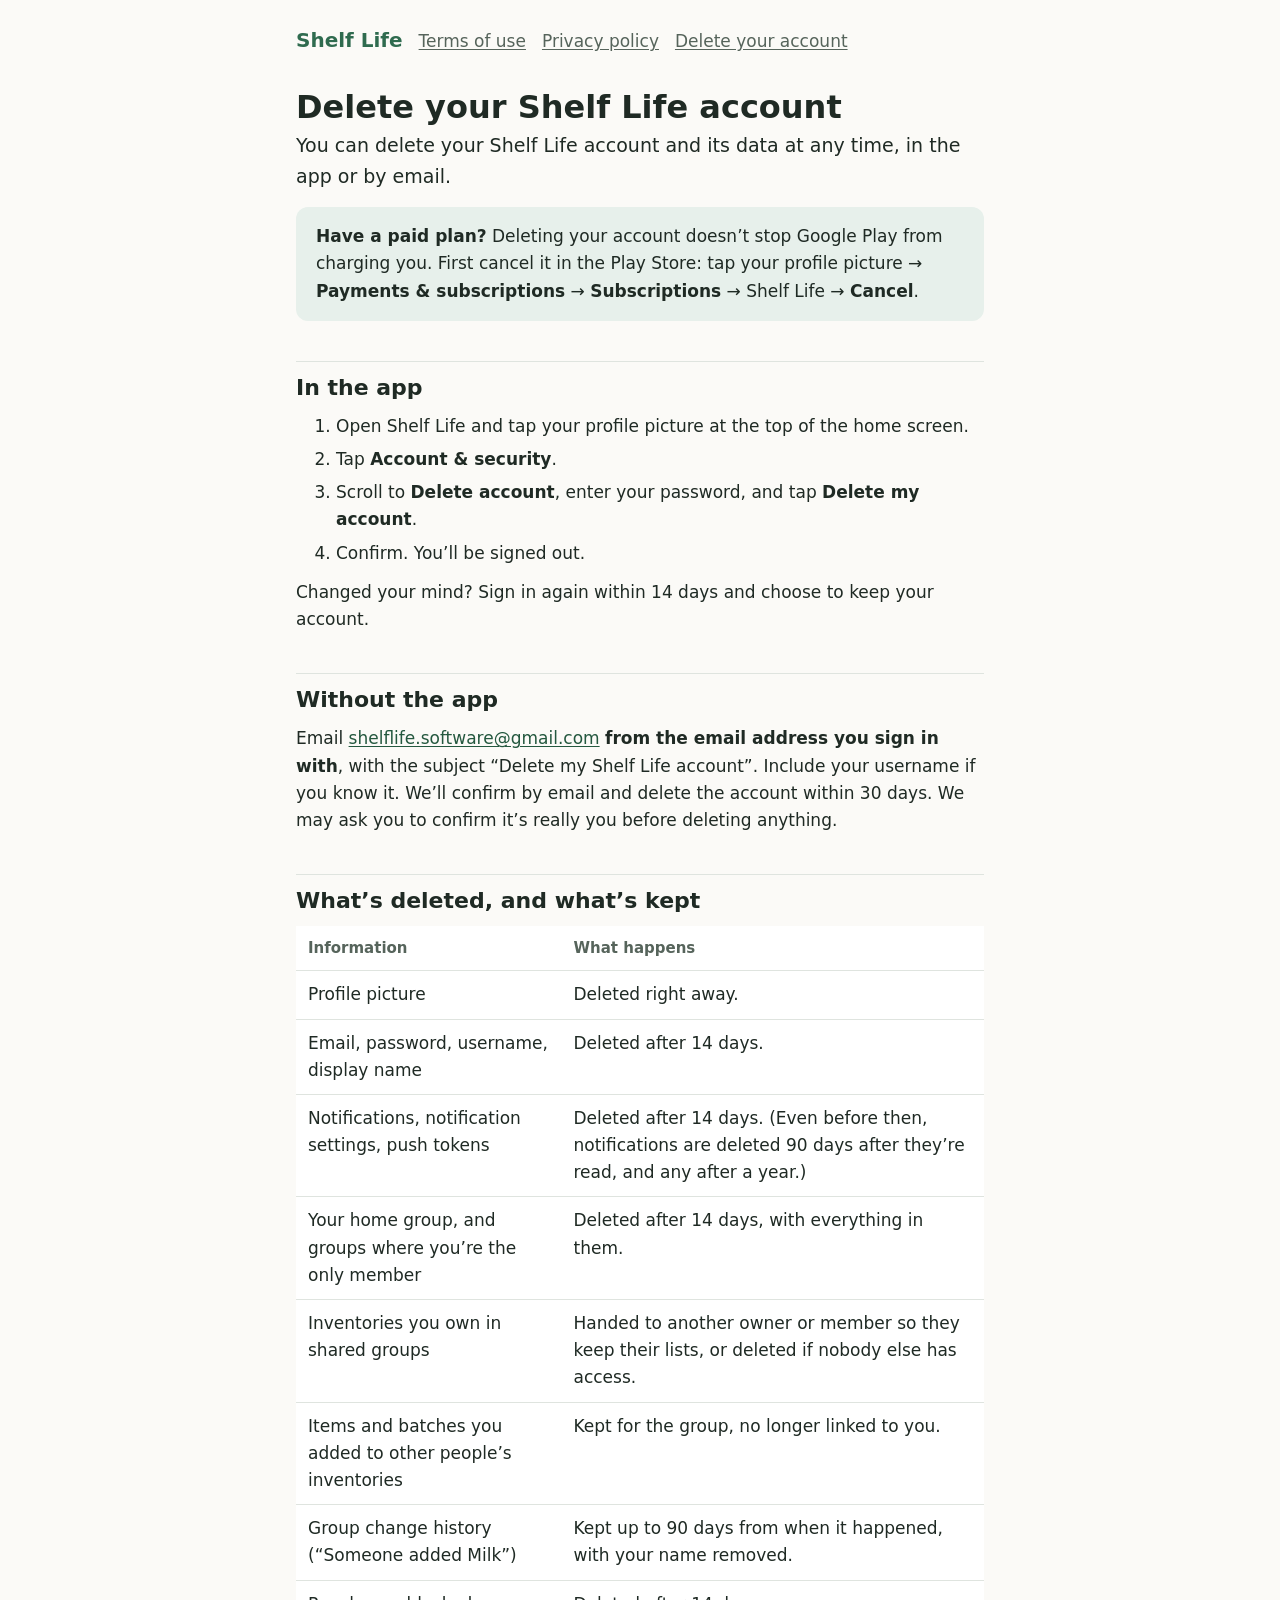
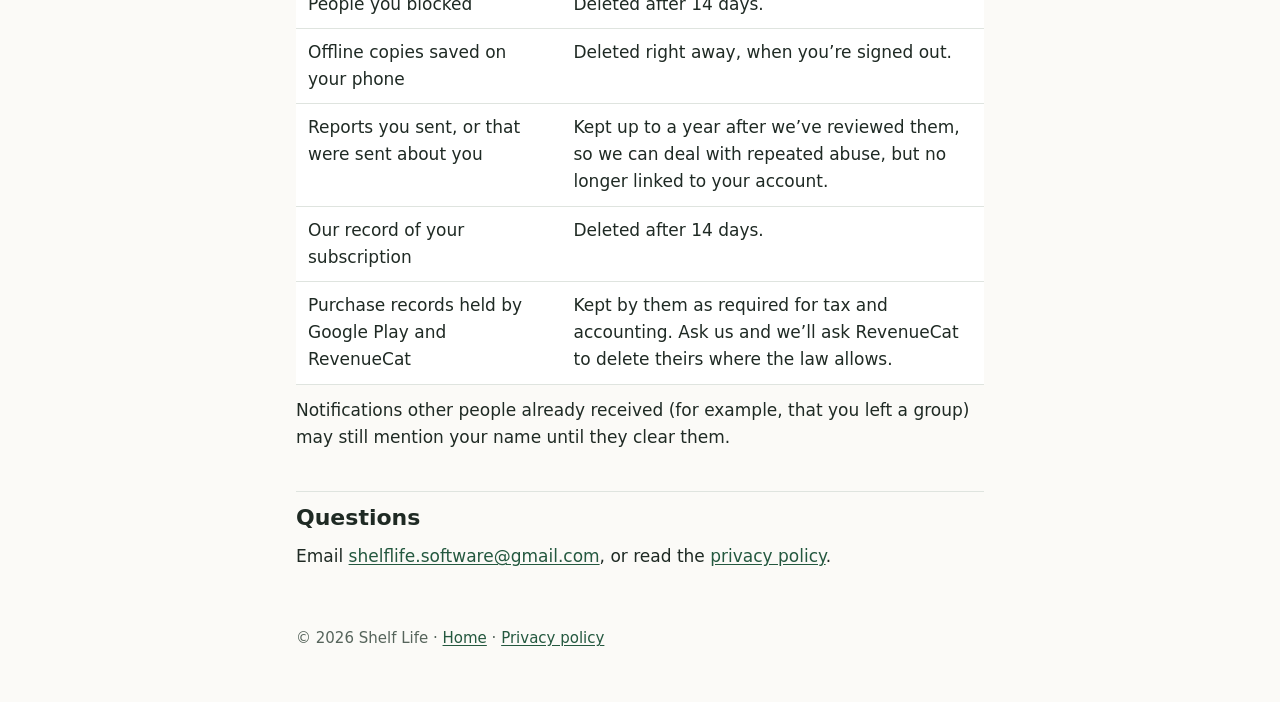
==== delete-account.html @ 07820ba8 "Offline changes" ====
<!doctype html>
<html lang="en">
<head>
  <meta charset="utf-8">
  <meta name="viewport" content="width=device-width, initial-scale=1">
  <title>Delete Your Account · Shelf Life</title>
  <meta name="description" content="How to delete your Shelf Life account and data, and what is deleted or kept.">
  <link rel="stylesheet" href="style.css">
</head>
<body>
  <a class="skip" href="#main">Skip to content</a>
  <header class="site">
    <a class="name" href="./">Shelf Life</a>
    <nav aria-label="Pages">
      <a href="terms.html">Terms of use</a>
      <a href="privacy.html">Privacy policy</a>
      <a href="delete-account.html" aria-current="page">Delete your account</a>
    </nav>
  </header>

  <main id="main">
    <h1>Delete your Shelf Life account</h1>
    <p class="lead">You can delete your Shelf Life account and its data at any time, in the app or by email.</p>

    <div class="box">
      <p><strong>Have a paid plan?</strong> Deleting your account doesn’t stop Google Play from charging you.
        First cancel it in the Play Store: tap your profile picture → <strong>Payments &amp; subscriptions</strong>
        → <strong>Subscriptions</strong> → Shelf Life → <strong>Cancel</strong>.</p>
    </div>

    <h2 id="in-app">In the app</h2>
    <ol>
      <li>Open Shelf Life and tap your profile picture at the top of the home screen.</li>
      <li>Tap <strong>Account &amp; security</strong>.</li>
      <li>Scroll to <strong>Delete account</strong>, enter your password, and tap <strong>Delete my account</strong>.</li>
      <li>Confirm. You’ll be signed out.</li>
    </ol>
    <p>Changed your mind? Sign in again within 14 days and choose to keep your account.</p>

    <h2 id="by-email">Without the app</h2>
    <p>Email <a href="mailto:shelflife.software@gmail.com?subject=Delete%20my%20Shelf%20Life%20account">shelflife.software@gmail.com</a>
      <strong>from the email address you sign in with</strong>, with the subject “Delete my Shelf Life account”.
      Include your username if you know it. We’ll confirm by email and delete the account within 30 days.
      We may ask you to confirm it’s really you before deleting anything.</p>

    <h2 id="what-happens">What’s deleted, and what’s kept</h2>
    <div class="table-wrap">
      <table>
        <thead><tr><th scope="col">Information</th><th scope="col">What happens</th></tr></thead>
        <tbody>
          <tr><td>Profile picture</td><td>Deleted right away.</td></tr>
          <tr><td>Email, password, username, display name</td><td>Deleted after 14 days.</td></tr>
          <tr><td>Notifications, notification settings, push tokens</td><td>Deleted after 14 days. (Even before then, notifications are deleted 90 days after they’re read, and any after a year.)</td></tr>
          <tr><td>Your home group, and groups where you’re the only member</td><td>Deleted after 14 days, with everything in them.</td></tr>
          <tr><td>Inventories you own in shared groups</td><td>Handed to another owner or member so they keep their lists, or deleted if nobody else has access.</td></tr>
          <tr><td>Items and batches you added to other people’s inventories</td><td>Kept for the group, no longer linked to you.</td></tr>
          <tr><td>Group change history (“Someone added Milk”)</td><td>Kept up to 90 days from when it happened, with your name removed.</td></tr>
          <tr><td>People you blocked</td><td>Deleted after 14 days.</td></tr>
          <tr><td>Offline copies saved on your phone</td><td>Deleted right away, when you’re signed out.</td></tr>
          <tr><td>Reports you sent, or that were sent about you</td><td>Kept up to a year after we’ve reviewed them, so we can
            deal with repeated abuse, but no longer linked to your account.</td></tr>
          <tr><td>Our record of your subscription</td><td>Deleted after 14 days.</td></tr>
          <tr><td>Purchase records held by Google Play and RevenueCat</td><td>Kept by them as required for tax and accounting.
            Ask us and we’ll ask RevenueCat to delete theirs where the law allows.</td></tr>
        </tbody>
      </table>
    </div>
    <p>Notifications other people already received (for example, that you left a group) may still mention your name
      until they clear them.</p>

    <h2 id="questions">Questions</h2>
    <p>Email <a href="mailto:shelflife.software@gmail.com">shelflife.software@gmail.com</a>, or read the
      <a href="privacy.html">privacy policy</a>.</p>
  </main>

  <footer class="site">
    <p>© 2026 Shelf Life · <a href="./">Home</a> · <a href="privacy.html">Privacy policy</a></p>
  </footer>
</body>
</html>
---- style.css ----
/* Shelf Life public pages (privacy policy, account deletion). */
:root {
  --bg: #fbfaf7;
  --surface: #ffffff;
  --text: #1f2a24;
  --muted: #56645b;
  --line: #dfe4df;
  --brand: #2f6b4f;
  --brand-soft: #e7f0eb;
  --link: #24583f;
}
@media (prefers-color-scheme: dark) {
  :root {
    --bg: #121714;
    --surface: #1a211d;
    --text: #e8ede9;
    --muted: #a7b3ab;
    --line: #2c3631;
    --brand: #7cc4a0;
    --brand-soft: #1f2e26;
    --link: #8fd3b0;
  }
}

* { box-sizing: border-box; }
html { -webkit-text-size-adjust: 100%; }
body {
  margin: 0;
  background: var(--bg);
  color: var(--text);
  font: 17px/1.6 system-ui, -apple-system, "Segoe UI", Roboto, sans-serif;
}
.skip {
  position: absolute; left: -999px; top: 0;
  background: var(--brand); color: var(--bg); padding: 8px 12px;
}
.skip:focus { left: 8px; }

header.site, main, footer.site { max-width: 720px; margin: 0 auto; padding: 0 16px; }
header.site { padding-top: 24px; padding-bottom: 8px; display: flex; gap: 16px; align-items: baseline; flex-wrap: wrap; }
header.site .name { font-weight: 700; font-size: 20px; color: var(--brand); text-decoration: none; }
header.site nav { display: flex; gap: 16px; flex-wrap: wrap; }
header.site nav a { color: var(--muted); }

h1 { font-size: 32px; line-height: 1.2; margin: 24px 0 4px; }
h2 { font-size: 22px; margin: 40px 0 8px; padding-top: 8px; border-top: 1px solid var(--line); }
h3 { font-size: 18px; margin: 24px 0 4px; }
p, ul, ol, table { margin: 0 0 12px; }
li { margin-bottom: 6px; }
a { color: var(--link); text-underline-offset: 2px; }
a:focus-visible { outline: 3px solid var(--brand); outline-offset: 2px; border-radius: 2px; }
.updated { color: var(--muted); margin-bottom: 24px; }
.lead { font-size: 19px; }

.box {
  background: var(--brand-soft);
  border-radius: 12px;
  padding: 16px 20px;
  margin: 16px 0;
}
.box p:last-child, .box ul:last-child, .box ol:last-child { margin-bottom: 0; }

.table-wrap { overflow-x: auto; }
table { border-collapse: collapse; width: 100%; background: var(--surface); }
th, td { text-align: left; vertical-align: top; padding: 10px 12px; border-bottom: 1px solid var(--line); }
th { font-size: 15px; color: var(--muted); font-weight: 600; }

footer.site { margin-top: 56px; padding-bottom: 40px; color: var(--muted); font-size: 15px; }
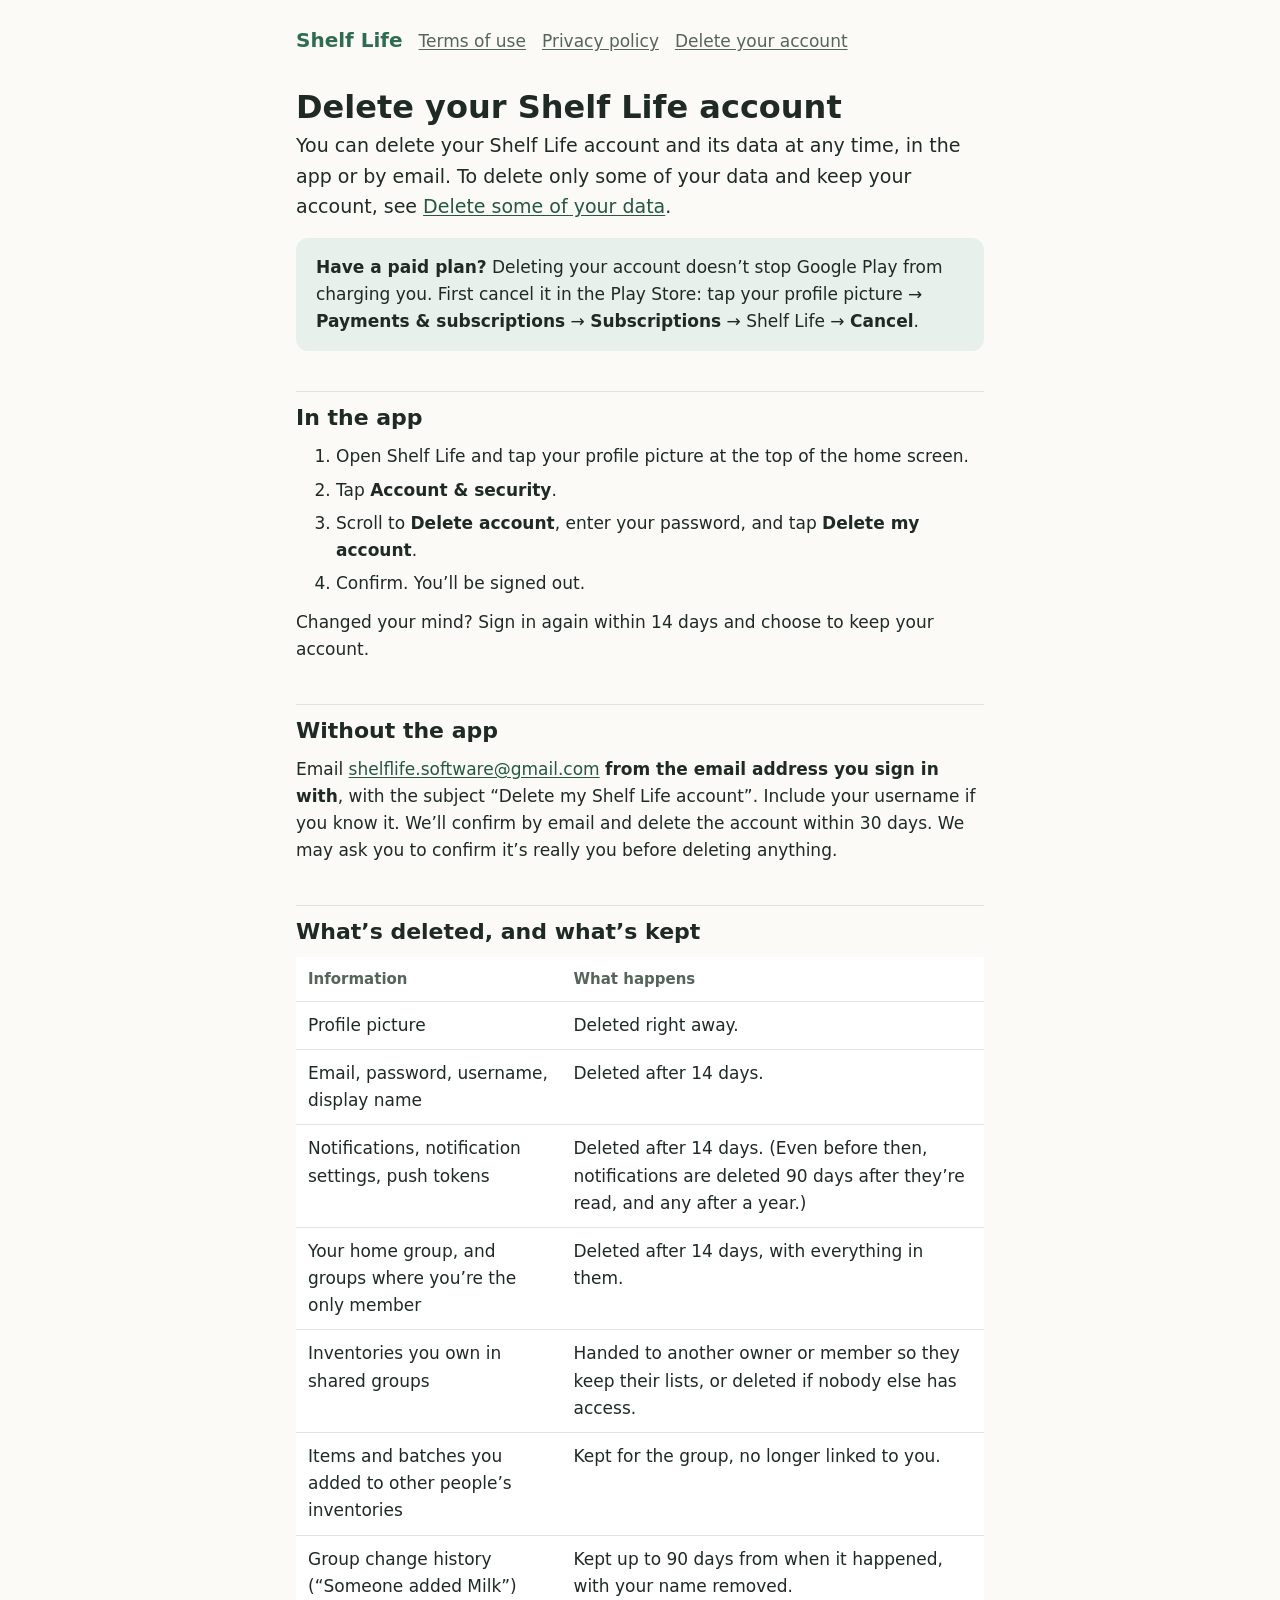
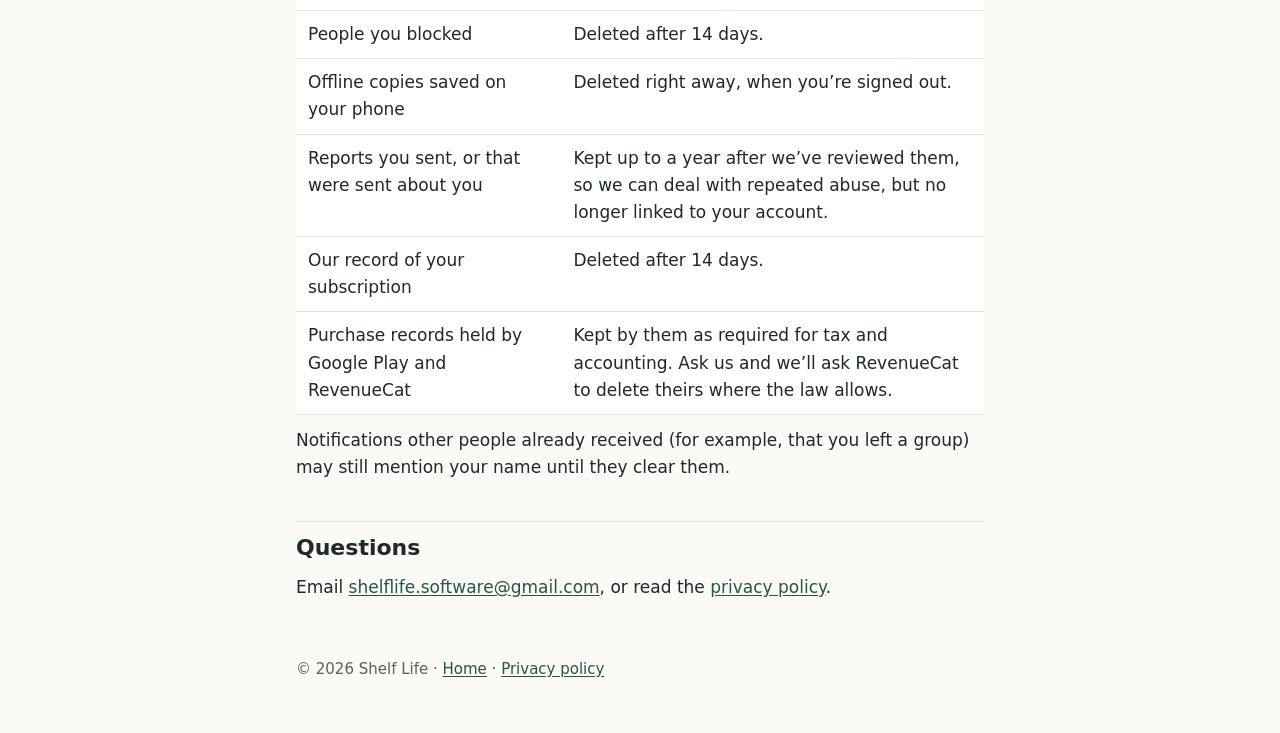
==== commit 298a0622: "Small changes." ====
--- a/delete-account.html
+++ b/delete-account.html
@@ -20,7 +20,8 @@
 
   <main id="main">
     <h1>Delete your Shelf Life account</h1>
-    <p class="lead">You can delete your Shelf Life account and its data at any time, in the app or by email.</p>
+    <p class="lead">You can delete your Shelf Life account and its data at any time, in the app or by email.
+      To delete only some of your data and keep your account, see <a href="delete-data.html">Delete some of your data</a>.</p>
 
     <div class="box">
       <p><strong>Have a paid plan?</strong> Deleting your account doesn’t stop Google Play from charging you.
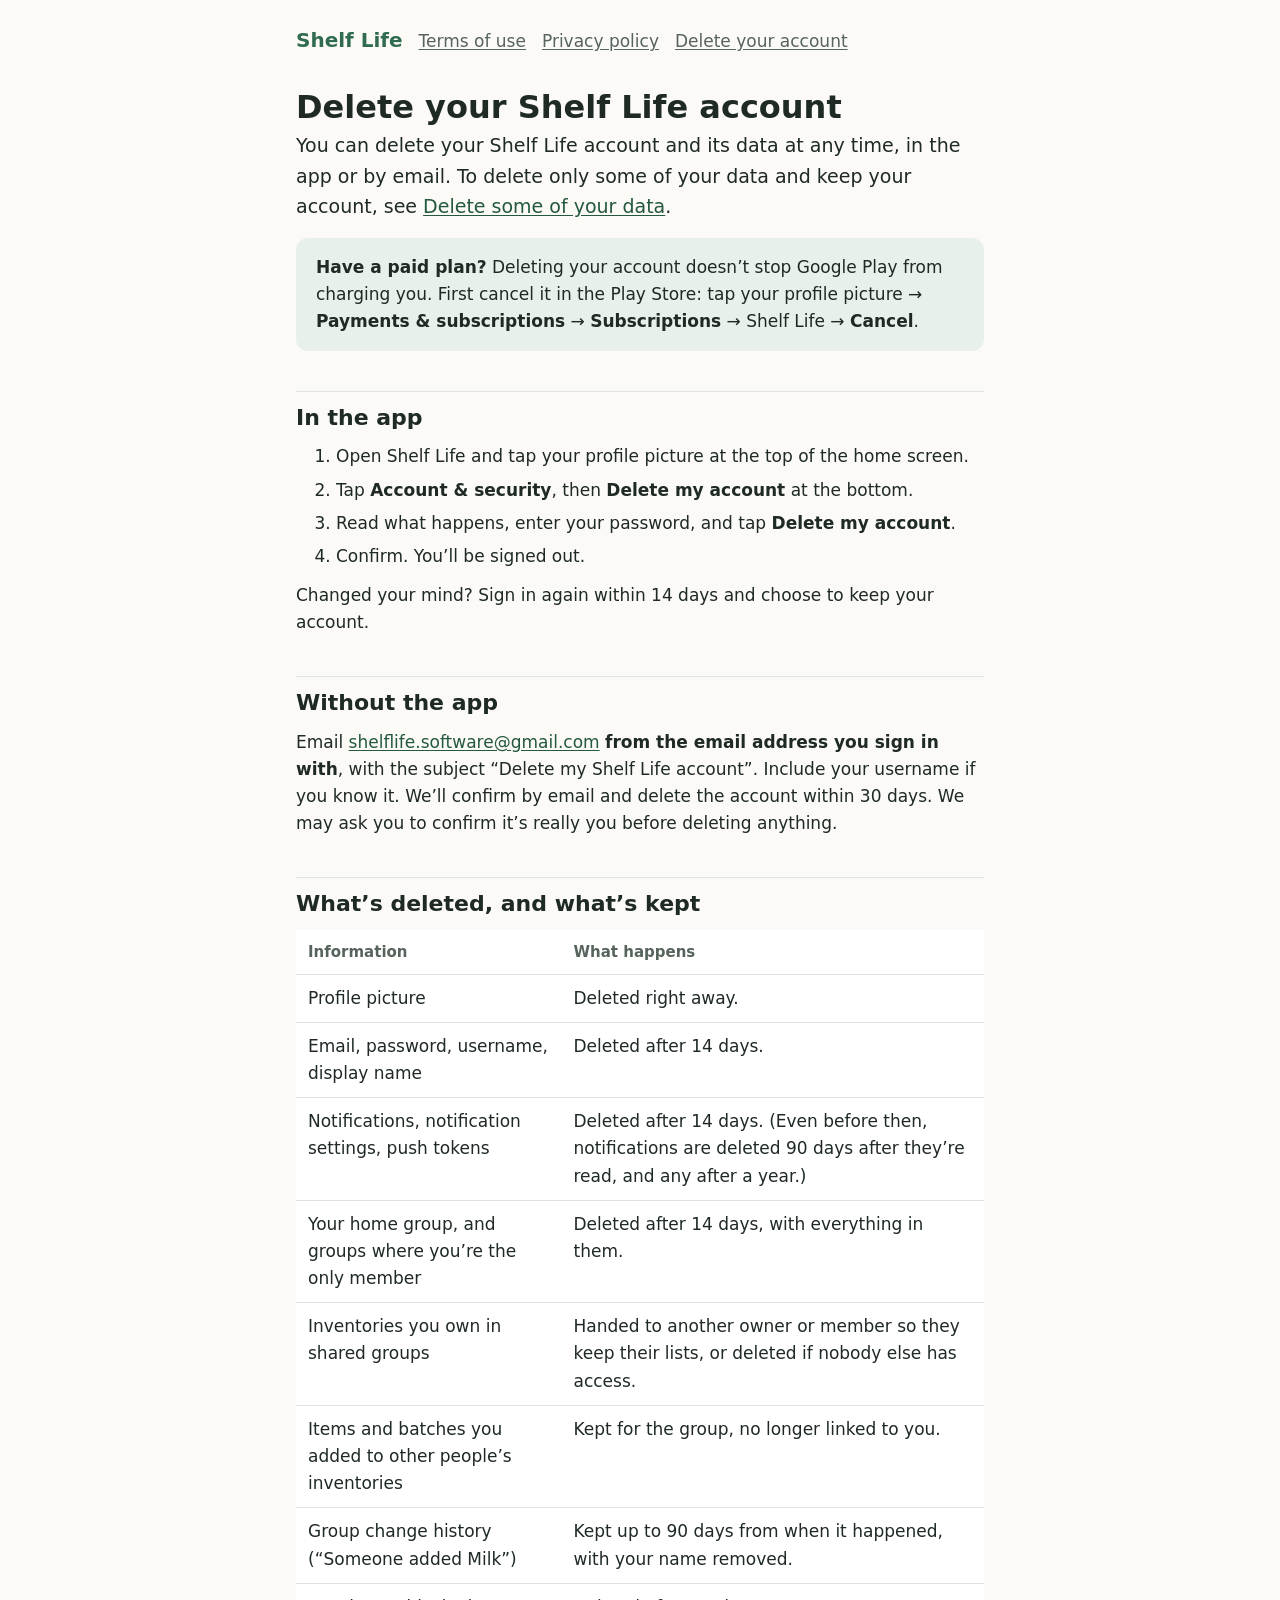
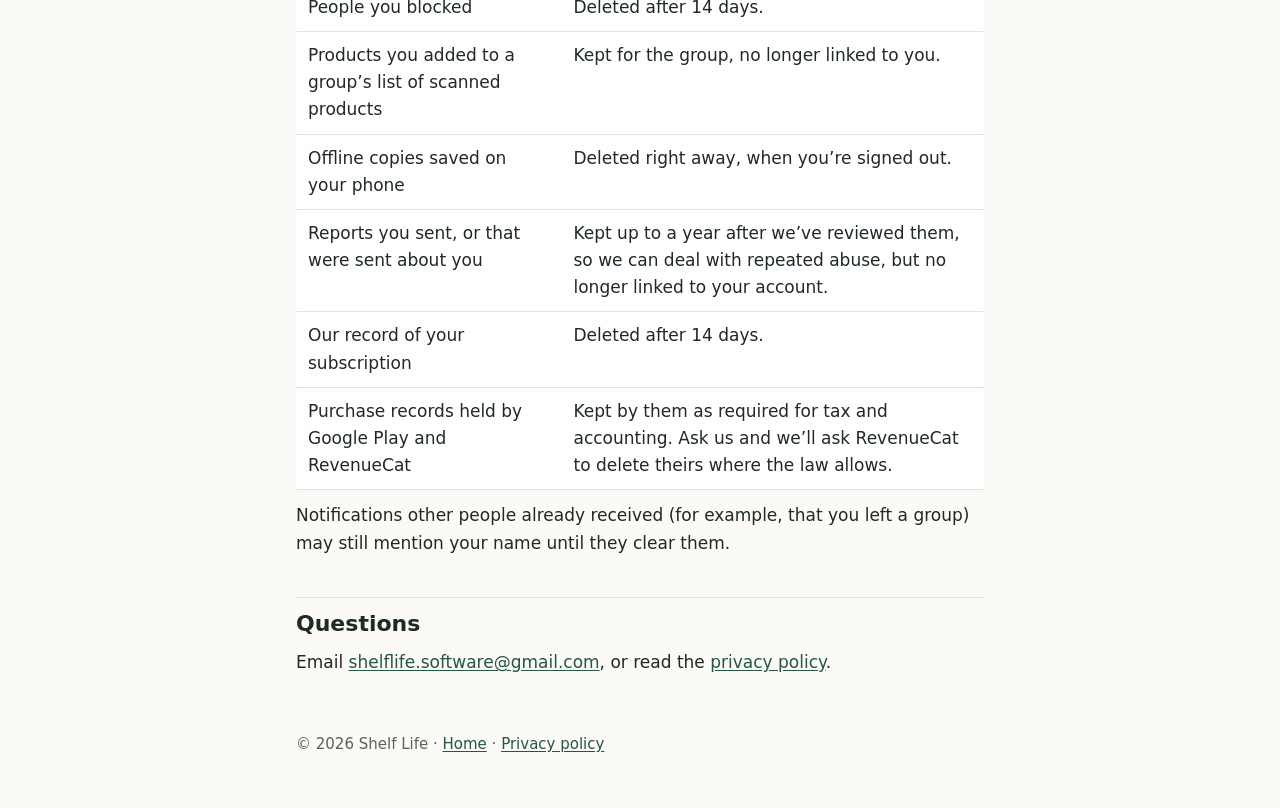
==== commit 860f1d3b: "Minor changes." ====
--- a/delete-account.html
+++ b/delete-account.html
@@ -32,8 +32,8 @@
     <h2 id="in-app">In the app</h2>
     <ol>
       <li>Open Shelf Life and tap your profile picture at the top of the home screen.</li>
-      <li>Tap <strong>Account &amp; security</strong>.</li>
-      <li>Scroll to <strong>Delete account</strong>, enter your password, and tap <strong>Delete my account</strong>.</li>
+      <li>Tap <strong>Account &amp; security</strong>, then <strong>Delete my account</strong> at the bottom.</li>
+      <li>Read what happens, enter your password, and tap <strong>Delete my account</strong>.</li>
       <li>Confirm. You’ll be signed out.</li>
     </ol>
     <p>Changed your mind? Sign in again within 14 days and choose to keep your account.</p>
@@ -57,6 +57,7 @@
           <tr><td>Items and batches you added to other people’s inventories</td><td>Kept for the group, no longer linked to you.</td></tr>
           <tr><td>Group change history (“Someone added Milk”)</td><td>Kept up to 90 days from when it happened, with your name removed.</td></tr>
           <tr><td>People you blocked</td><td>Deleted after 14 days.</td></tr>
+          <tr><td>Products you added to a group’s list of scanned products</td><td>Kept for the group, no longer linked to you.</td></tr>
           <tr><td>Offline copies saved on your phone</td><td>Deleted right away, when you’re signed out.</td></tr>
           <tr><td>Reports you sent, or that were sent about you</td><td>Kept up to a year after we’ve reviewed them, so we can
             deal with repeated abuse, but no longer linked to your account.</td></tr>
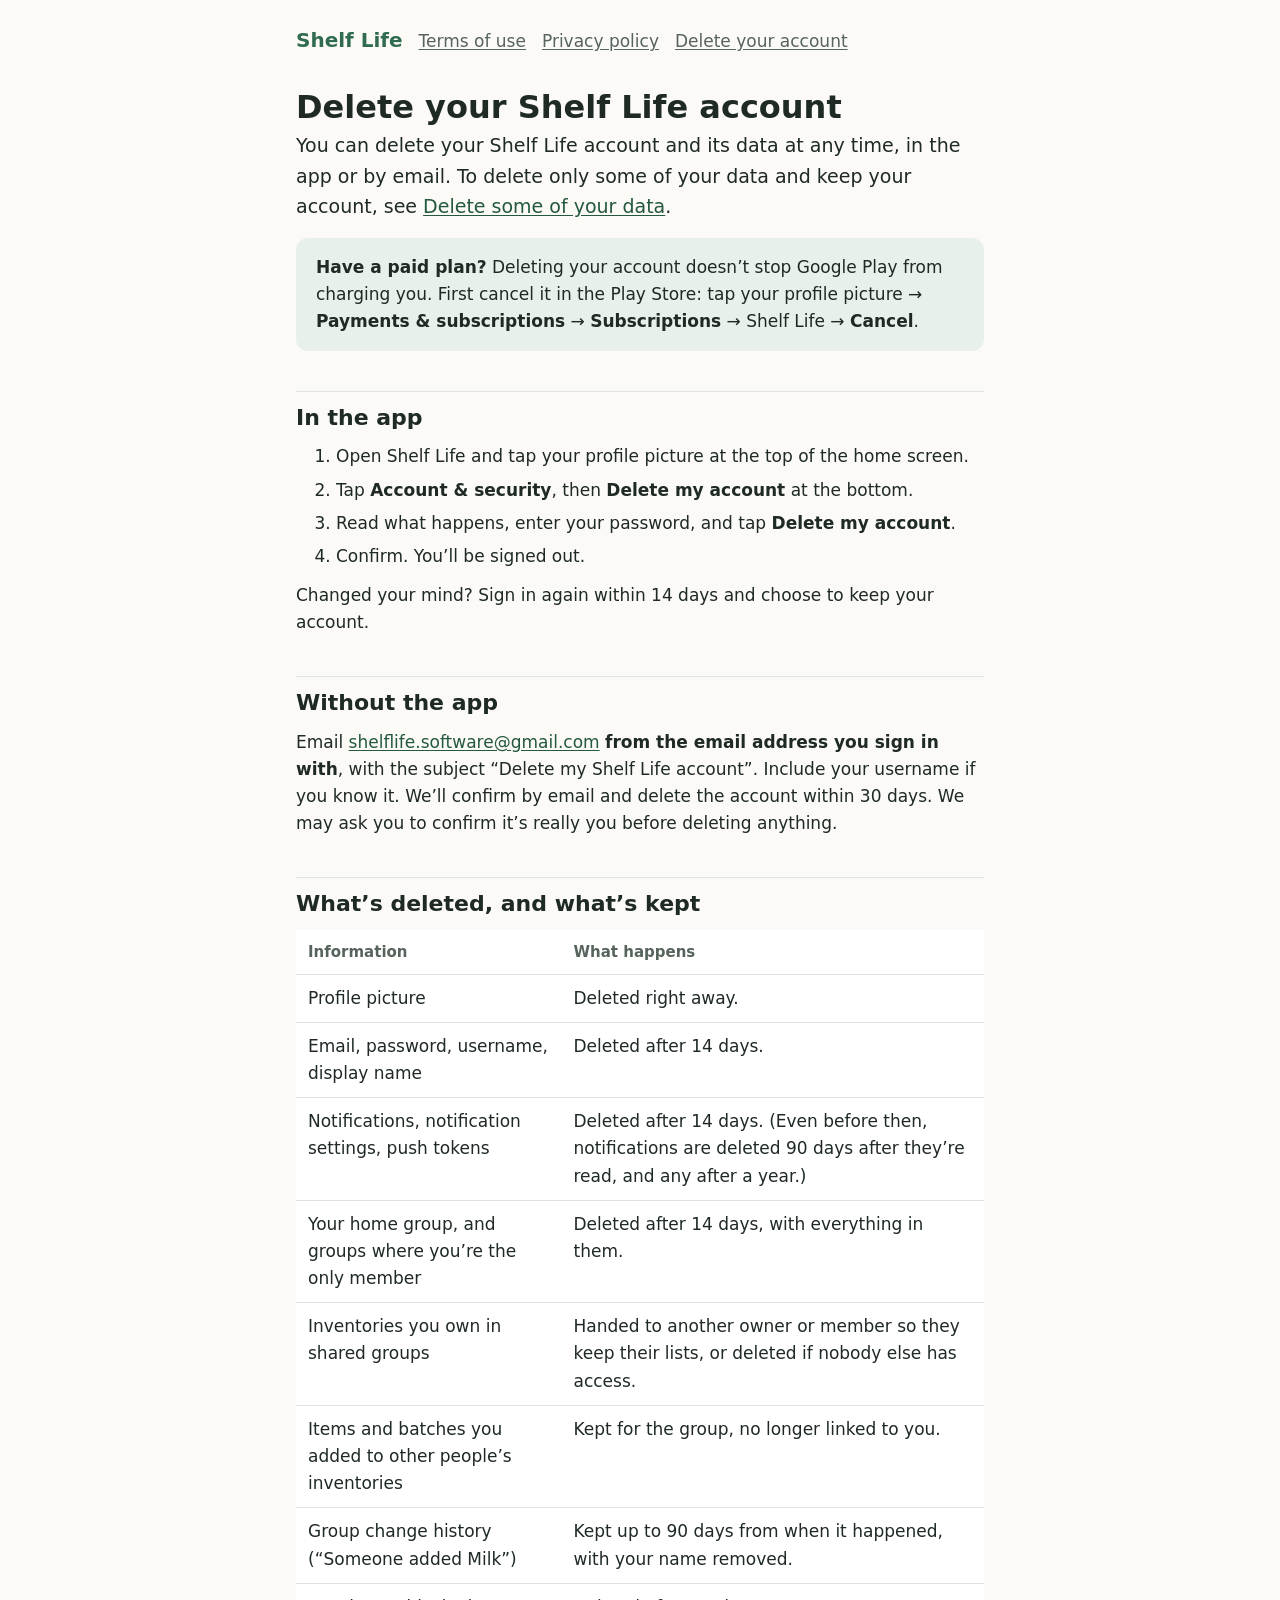
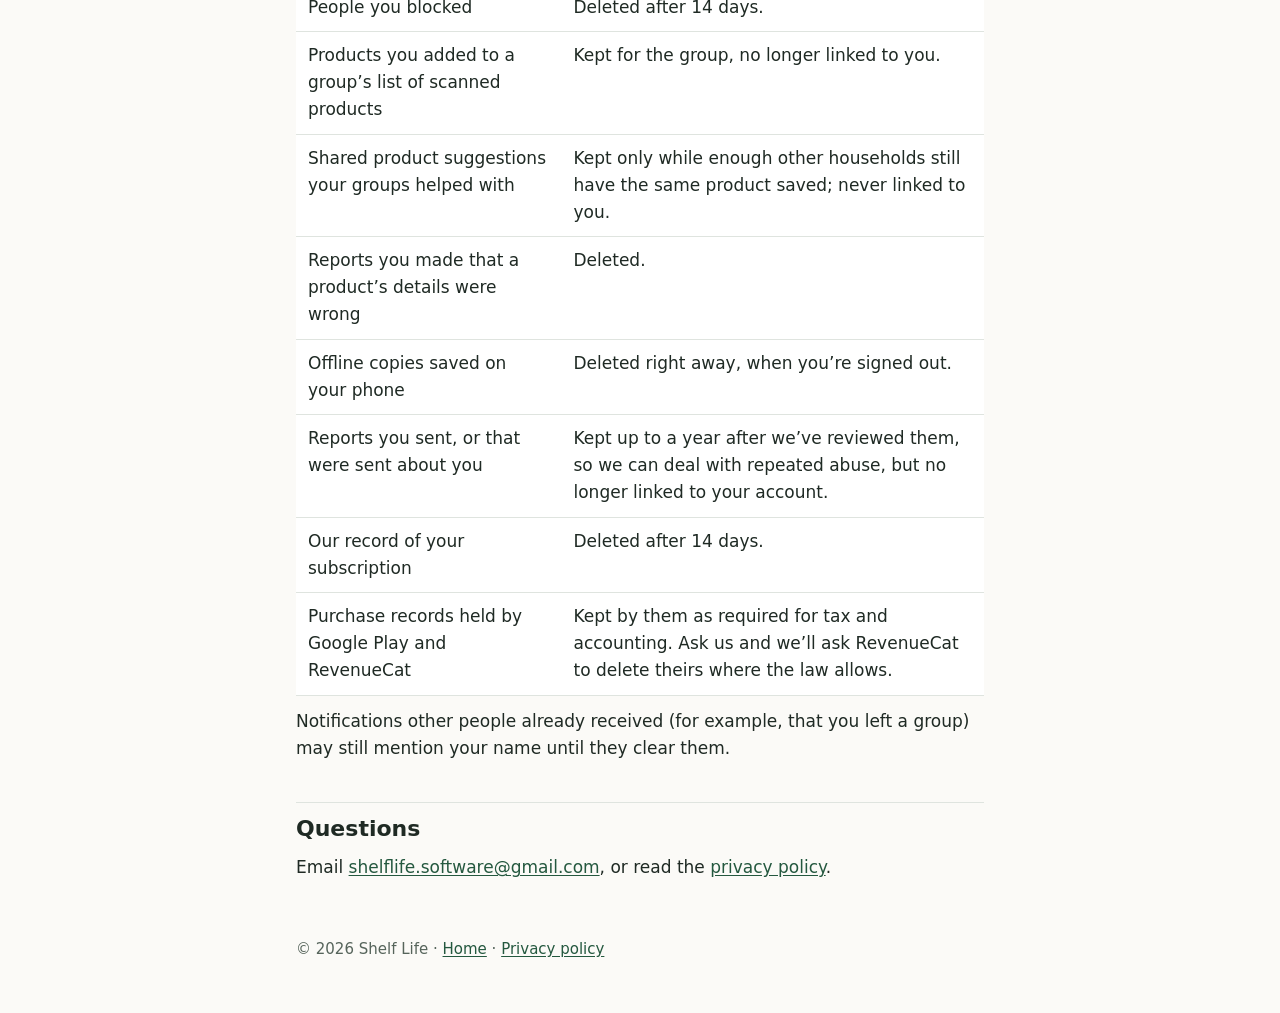
==== commit 694b8fcf: "Minor changes." ====
--- a/delete-account.html
+++ b/delete-account.html
@@ -58,6 +58,8 @@
           <tr><td>Group change history (“Someone added Milk”)</td><td>Kept up to 90 days from when it happened, with your name removed.</td></tr>
           <tr><td>People you blocked</td><td>Deleted after 14 days.</td></tr>
           <tr><td>Products you added to a group’s list of scanned products</td><td>Kept for the group, no longer linked to you.</td></tr>
+          <tr><td>Shared product suggestions your groups helped with</td><td>Kept only while enough other households still have the same product saved; never linked to you.</td></tr>
+          <tr><td>Reports you made that a product’s details were wrong</td><td>Deleted.</td></tr>
           <tr><td>Offline copies saved on your phone</td><td>Deleted right away, when you’re signed out.</td></tr>
           <tr><td>Reports you sent, or that were sent about you</td><td>Kept up to a year after we’ve reviewed them, so we can
             deal with repeated abuse, but no longer linked to your account.</td></tr>
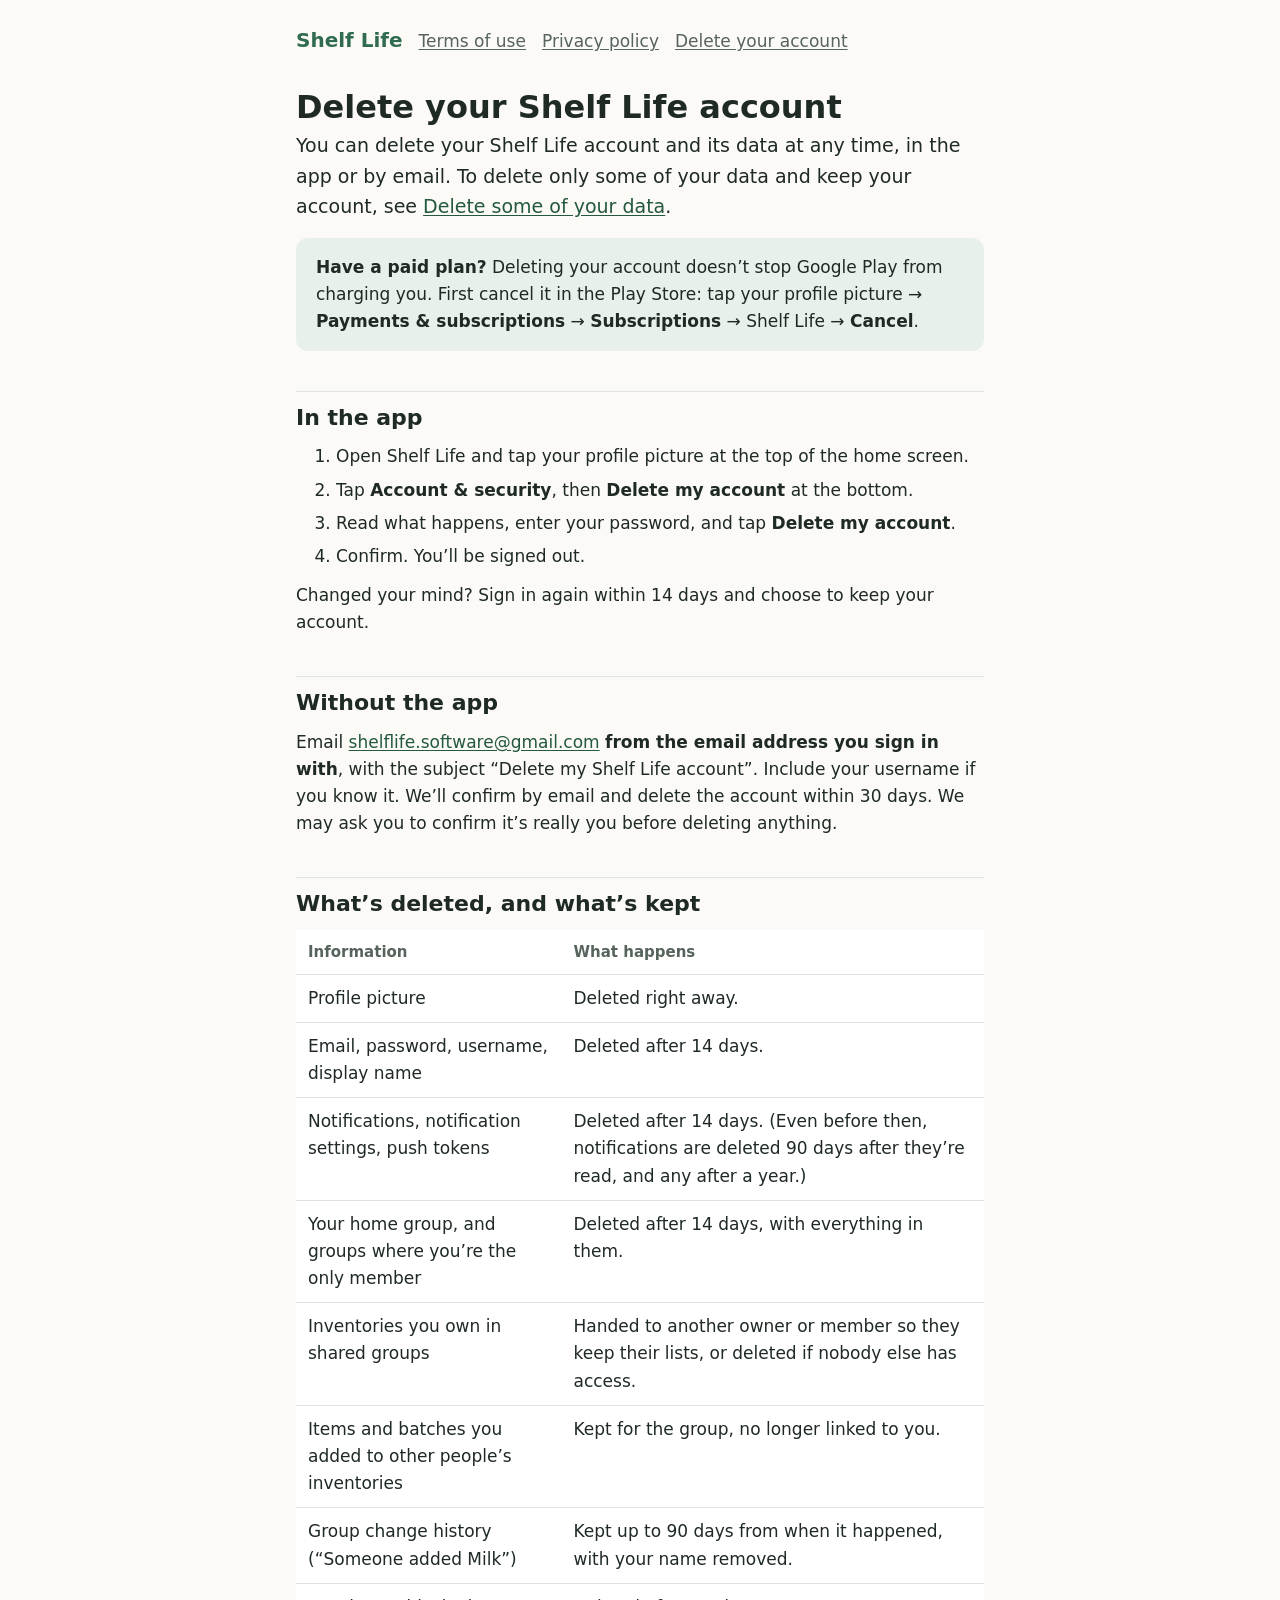
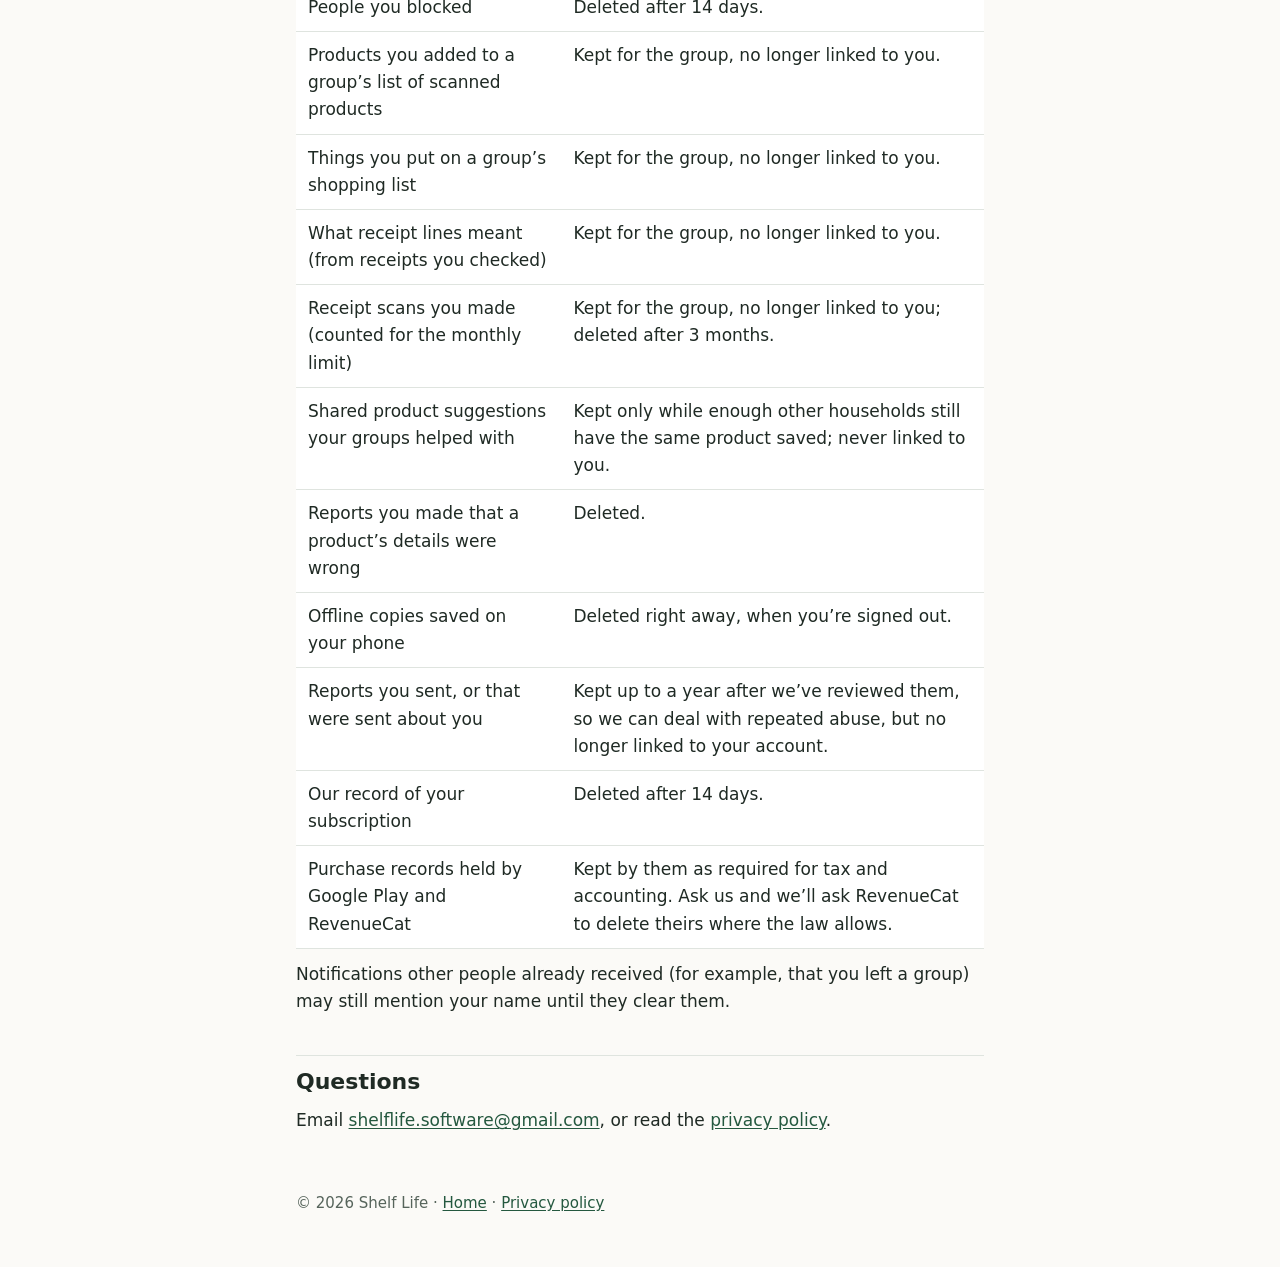
==== commit 7f7523a4: "Minor updates." ====
--- a/delete-account.html
+++ b/delete-account.html
@@ -58,6 +58,9 @@
           <tr><td>Group change history (“Someone added Milk”)</td><td>Kept up to 90 days from when it happened, with your name removed.</td></tr>
           <tr><td>People you blocked</td><td>Deleted after 14 days.</td></tr>
           <tr><td>Products you added to a group’s list of scanned products</td><td>Kept for the group, no longer linked to you.</td></tr>
+          <tr><td>Things you put on a group’s shopping list</td><td>Kept for the group, no longer linked to you.</td></tr>
+          <tr><td>What receipt lines meant (from receipts you checked)</td><td>Kept for the group, no longer linked to you.</td></tr>
+          <tr><td>Receipt scans you made (counted for the monthly limit)</td><td>Kept for the group, no longer linked to you; deleted after 3 months.</td></tr>
           <tr><td>Shared product suggestions your groups helped with</td><td>Kept only while enough other households still have the same product saved; never linked to you.</td></tr>
           <tr><td>Reports you made that a product’s details were wrong</td><td>Deleted.</td></tr>
           <tr><td>Offline copies saved on your phone</td><td>Deleted right away, when you’re signed out.</td></tr>
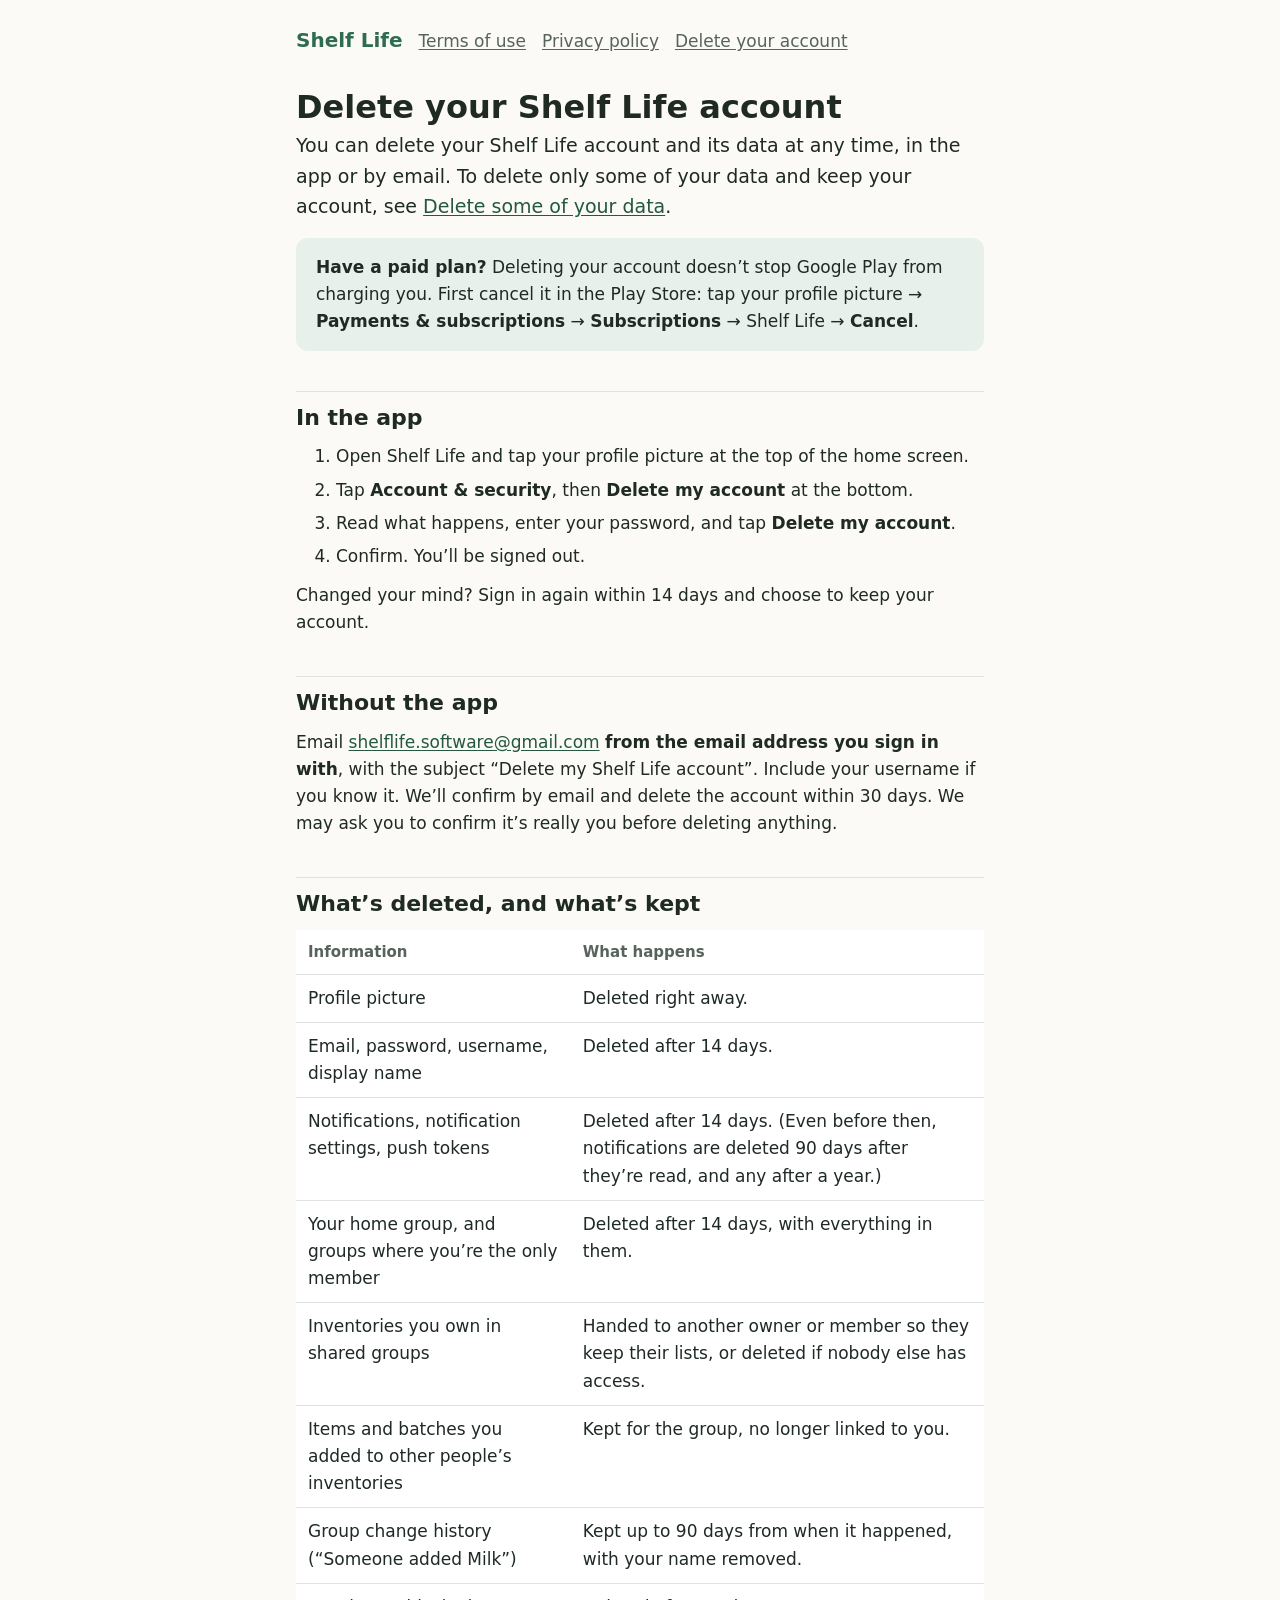
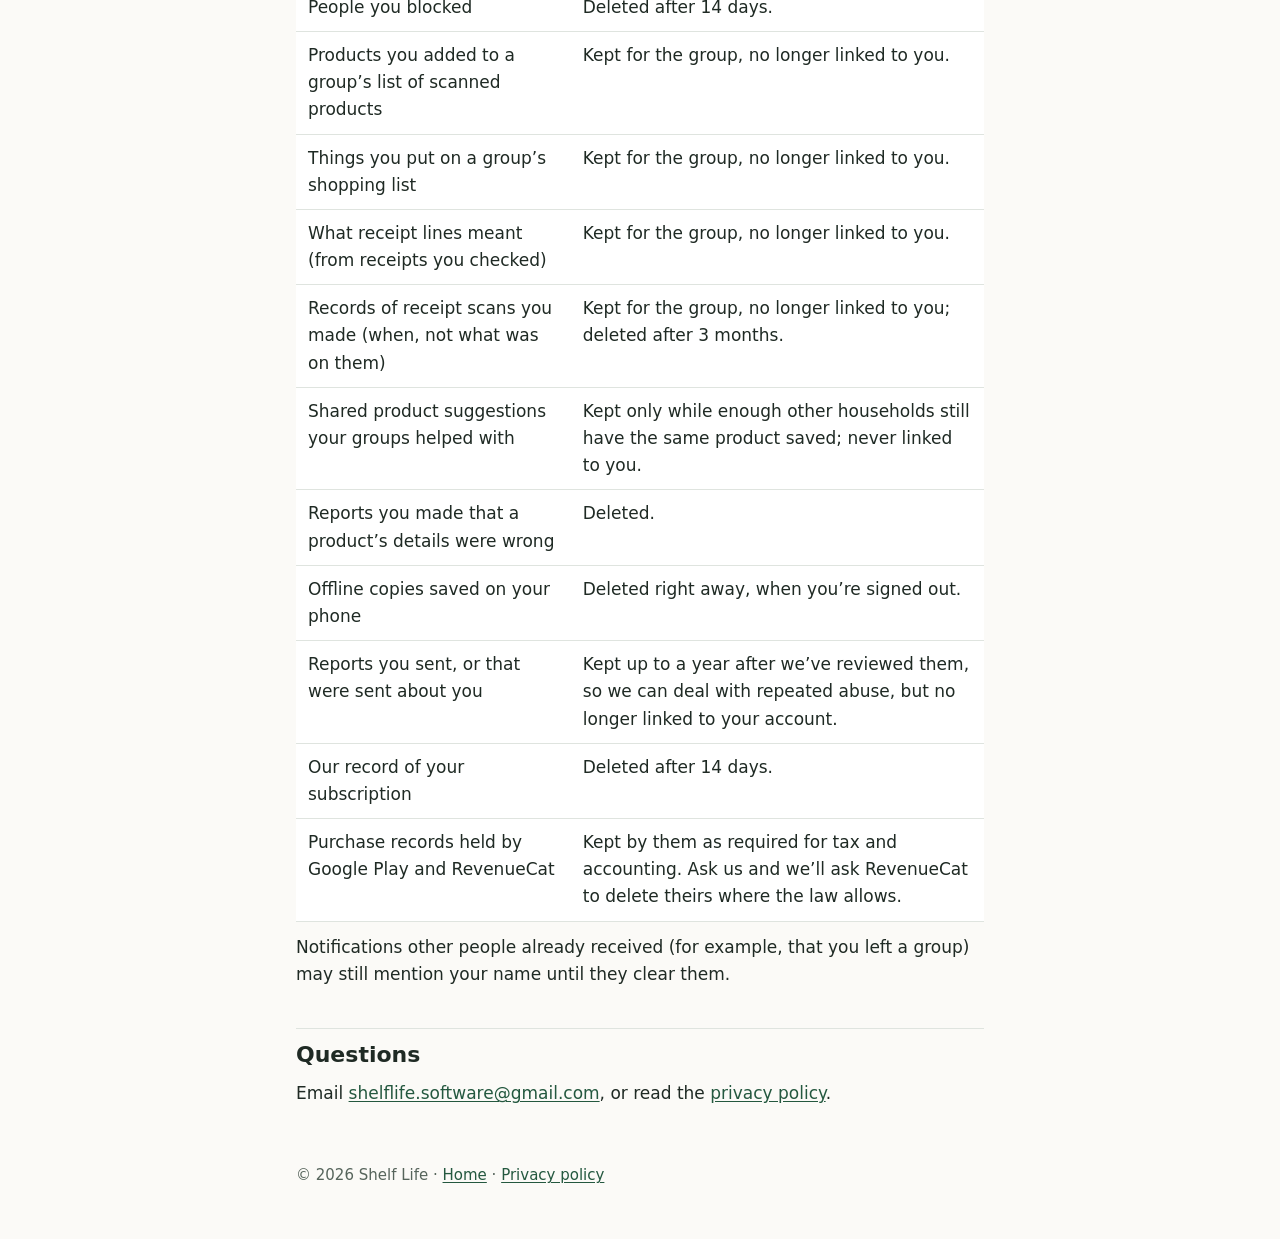
==== commit 2116084c: "Minor fixes." ====
--- a/delete-account.html
+++ b/delete-account.html
@@ -60,7 +60,7 @@
           <tr><td>Products you added to a group’s list of scanned products</td><td>Kept for the group, no longer linked to you.</td></tr>
           <tr><td>Things you put on a group’s shopping list</td><td>Kept for the group, no longer linked to you.</td></tr>
           <tr><td>What receipt lines meant (from receipts you checked)</td><td>Kept for the group, no longer linked to you.</td></tr>
-          <tr><td>Receipt scans you made (counted for the monthly limit)</td><td>Kept for the group, no longer linked to you; deleted after 3 months.</td></tr>
+          <tr><td>Records of receipt scans you made (when, not what was on them)</td><td>Kept for the group, no longer linked to you; deleted after 3 months.</td></tr>
           <tr><td>Shared product suggestions your groups helped with</td><td>Kept only while enough other households still have the same product saved; never linked to you.</td></tr>
           <tr><td>Reports you made that a product’s details were wrong</td><td>Deleted.</td></tr>
           <tr><td>Offline copies saved on your phone</td><td>Deleted right away, when you’re signed out.</td></tr>
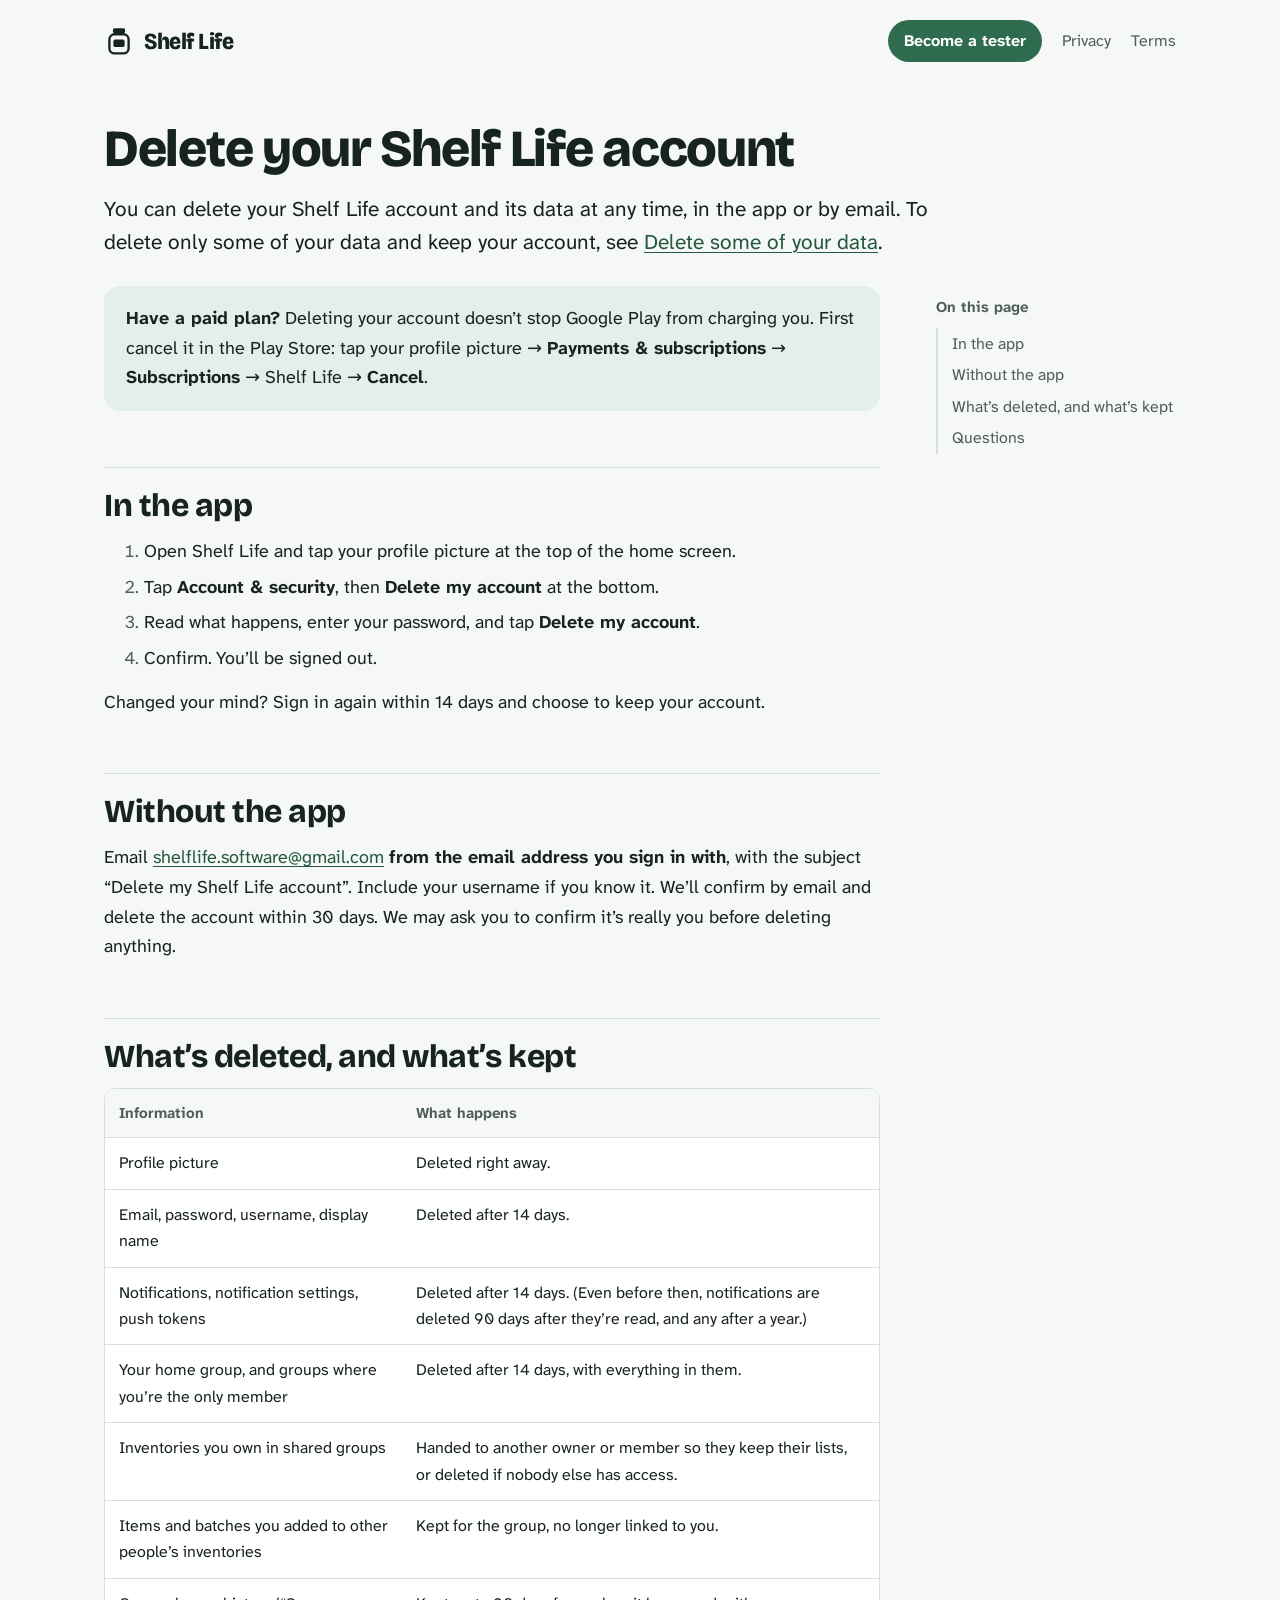
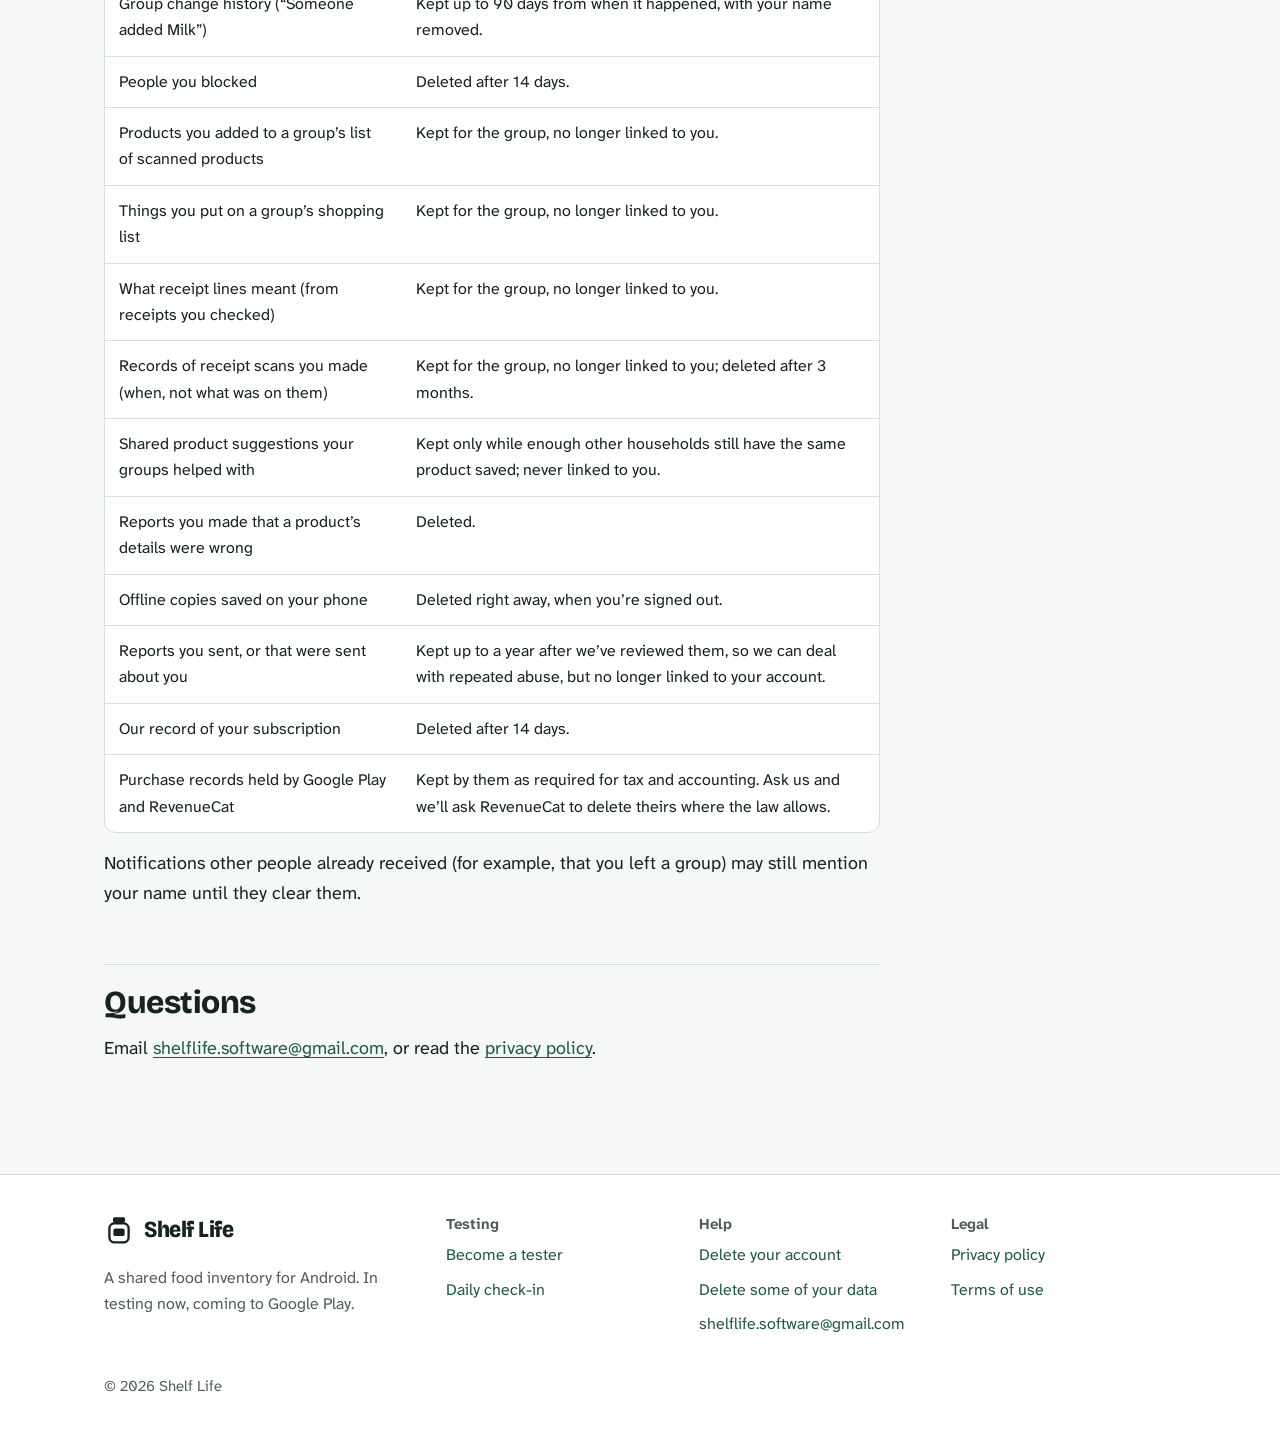
==== commit 7226afaf: "Fixes to overall UI across all pages." ====
--- a/delete-account.html
+++ b/delete-account.html
@@ -5,83 +5,130 @@
   <meta name="viewport" content="width=device-width, initial-scale=1">
   <title>Delete Your Account · Shelf Life</title>
   <meta name="description" content="How to delete your Shelf Life account and data, and what is deleted or kept.">
+  <meta name="theme-color" content="#2f6b4f">
+  <link rel="icon" href="data:image/svg+xml,%3Csvg xmlns='http://www.w3.org/2000/svg' viewBox='0 0 32 32'%3E%3Crect x='9.5' y='2.5' width='13' height='5' rx='1.6' fill='%232f6b4f'/%3E%3Crect x='5.75' y='8.75' width='20.5' height='20.5' rx='5.5' fill='white' stroke='%232f6b4f' stroke-width='2.5'/%3E%3Crect x='10' y='14.5' width='12' height='8' rx='2' fill='%232f6b4f'/%3E%3C/svg%3E">
+  <link rel="preconnect" href="https://fonts.googleapis.com">
+  <link rel="preconnect" href="https://fonts.gstatic.com" crossorigin>
+  <link rel="stylesheet" href="https://fonts.googleapis.com/css2?family=Atkinson+Hyperlegible+Next:wght@400;700&family=Bricolage+Grotesque:opsz,wdth,wght@12..96,75..100,700..800&display=swap">
   <link rel="stylesheet" href="style.css">
 </head>
 <body>
   <a class="skip" href="#main">Skip to content</a>
   <header class="site">
-    <a class="name" href="./">Shelf Life</a>
-    <nav aria-label="Pages">
-      <a href="terms.html">Terms of use</a>
-      <a href="privacy.html">Privacy policy</a>
-      <a href="delete-account.html" aria-current="page">Delete your account</a>
+    <a class="wordmark" href="./" aria-label="Shelf Life home"><svg viewBox="0 0 32 32" aria-hidden="true" focusable="false"><rect x="9.5" y="2.5" width="13" height="5" rx="1.6" fill="currentColor"/><rect x="5.75" y="8.75" width="20.5" height="20.5" rx="5.5" fill="none" stroke="currentColor" stroke-width="2.5"/><rect x="10" y="14.5" width="12" height="8" rx="2" fill="currentColor"/></svg>Shelf Life</a>
+    <nav aria-label="Main">
+      <a href="testers.html" class="nav-cta">Become a tester</a>
+      <a href="privacy.html">Privacy</a>
+      <a href="terms.html">Terms</a>
     </nav>
   </header>
 
   <main id="main">
+    <div class="page-head">
     <h1>Delete your Shelf Life account</h1>
     <p class="lead">You can delete your Shelf Life account and its data at any time, in the app or by email.
       To delete only some of your data and keep your account, see <a href="delete-data.html">Delete some of your data</a>.</p>
+    </div>
+    <div class="doc">
+      <aside class="toc" aria-labelledby="toc-title">
+        <div class="sticky">
+          <details open>
+            <summary>On this page</summary>
+            <h2 id="toc-title">On this page</h2>
+            <ol>
+            <li><a href="#in-app">In the app</a></li>
+            <li><a href="#by-email">Without the app</a></li>
+            <li><a href="#what-happens">What’s deleted, and what’s kept</a></li>
+            <li><a href="#questions">Questions</a></li>
+            </ol>
+          </details>
+        </div>
+      </aside>
+      <div class="body">
+      <div class="box">
+        <p><strong>Have a paid plan?</strong> Deleting your account doesn’t stop Google Play from charging you.
+          First cancel it in the Play Store: tap your profile picture → <strong>Payments &amp; subscriptions</strong>
+          → <strong>Subscriptions</strong> → Shelf Life → <strong>Cancel</strong>.</p>
+      </div>
 
-    <div class="box">
-      <p><strong>Have a paid plan?</strong> Deleting your account doesn’t stop Google Play from charging you.
-        First cancel it in the Play Store: tap your profile picture → <strong>Payments &amp; subscriptions</strong>
-        → <strong>Subscriptions</strong> → Shelf Life → <strong>Cancel</strong>.</p>
+      <h2 id="in-app">In the app</h2>
+      <ol>
+        <li>Open Shelf Life and tap your profile picture at the top of the home screen.</li>
+        <li>Tap <strong>Account &amp; security</strong>, then <strong>Delete my account</strong> at the bottom.</li>
+        <li>Read what happens, enter your password, and tap <strong>Delete my account</strong>.</li>
+        <li>Confirm. You’ll be signed out.</li>
+      </ol>
+      <p>Changed your mind? Sign in again within 14 days and choose to keep your account.</p>
+
+      <h2 id="by-email">Without the app</h2>
+      <p>Email <a href="mailto:shelflife.software@gmail.com?subject=Delete%20my%20Shelf%20Life%20account">shelflife.software@gmail.com</a>
+        <strong>from the email address you sign in with</strong>, with the subject “Delete my Shelf Life account”.
+        Include your username if you know it. We’ll confirm by email and delete the account within 30 days.
+        We may ask you to confirm it’s really you before deleting anything.</p>
+
+      <h2 id="what-happens">What’s deleted, and what’s kept</h2>
+      <div class="table-wrap">
+        <table>
+          <thead><tr><th scope="col">Information</th><th scope="col">What happens</th></tr></thead>
+          <tbody>
+            <tr><td>Profile picture</td><td>Deleted right away.</td></tr>
+            <tr><td>Email, password, username, display name</td><td>Deleted after 14 days.</td></tr>
+            <tr><td>Notifications, notification settings, push tokens</td><td>Deleted after 14 days. (Even before then, notifications are deleted 90 days after they’re read, and any after a year.)</td></tr>
+            <tr><td>Your home group, and groups where you’re the only member</td><td>Deleted after 14 days, with everything in them.</td></tr>
+            <tr><td>Inventories you own in shared groups</td><td>Handed to another owner or member so they keep their lists, or deleted if nobody else has access.</td></tr>
+            <tr><td>Items and batches you added to other people’s inventories</td><td>Kept for the group, no longer linked to you.</td></tr>
+            <tr><td>Group change history (“Someone added Milk”)</td><td>Kept up to 90 days from when it happened, with your name removed.</td></tr>
+            <tr><td>People you blocked</td><td>Deleted after 14 days.</td></tr>
+            <tr><td>Products you added to a group’s list of scanned products</td><td>Kept for the group, no longer linked to you.</td></tr>
+            <tr><td>Things you put on a group’s shopping list</td><td>Kept for the group, no longer linked to you.</td></tr>
+            <tr><td>What receipt lines meant (from receipts you checked)</td><td>Kept for the group, no longer linked to you.</td></tr>
+            <tr><td>Records of receipt scans you made (when, not what was on them)</td><td>Kept for the group, no longer linked to you; deleted after 3 months.</td></tr>
+            <tr><td>Shared product suggestions your groups helped with</td><td>Kept only while enough other households still have the same product saved; never linked to you.</td></tr>
+            <tr><td>Reports you made that a product’s details were wrong</td><td>Deleted.</td></tr>
+            <tr><td>Offline copies saved on your phone</td><td>Deleted right away, when you’re signed out.</td></tr>
+            <tr><td>Reports you sent, or that were sent about you</td><td>Kept up to a year after we’ve reviewed them, so we can
+              deal with repeated abuse, but no longer linked to your account.</td></tr>
+            <tr><td>Our record of your subscription</td><td>Deleted after 14 days.</td></tr>
+            <tr><td>Purchase records held by Google Play and RevenueCat</td><td>Kept by them as required for tax and accounting.
+              Ask us and we’ll ask RevenueCat to delete theirs where the law allows.</td></tr>
+          </tbody>
+        </table>
+      </div>
+      <p>Notifications other people already received (for example, that you left a group) may still mention your name
+        until they clear them.</p>
+
+      <h2 id="questions">Questions</h2>
+      <p>Email <a href="mailto:shelflife.software@gmail.com">shelflife.software@gmail.com</a>, or read the
+        <a href="privacy.html">privacy policy</a>.</p>
+      </div>
     </div>
-
-    <h2 id="in-app">In the app</h2>
-    <ol>
-      <li>Open Shelf Life and tap your profile picture at the top of the home screen.</li>
-      <li>Tap <strong>Account &amp; security</strong>, then <strong>Delete my account</strong> at the bottom.</li>
-      <li>Read what happens, enter your password, and tap <strong>Delete my account</strong>.</li>
-      <li>Confirm. You’ll be signed out.</li>
-    </ol>
-    <p>Changed your mind? Sign in again within 14 days and choose to keep your account.</p>
-
-    <h2 id="by-email">Without the app</h2>
-    <p>Email <a href="mailto:shelflife.software@gmail.com?subject=Delete%20my%20Shelf%20Life%20account">shelflife.software@gmail.com</a>
-      <strong>from the email address you sign in with</strong>, with the subject “Delete my Shelf Life account”.
-      Include your username if you know it. We’ll confirm by email and delete the account within 30 days.
-      We may ask you to confirm it’s really you before deleting anything.</p>
-
-    <h2 id="what-happens">What’s deleted, and what’s kept</h2>
-    <div class="table-wrap">
-      <table>
-        <thead><tr><th scope="col">Information</th><th scope="col">What happens</th></tr></thead>
-        <tbody>
-          <tr><td>Profile picture</td><td>Deleted right away.</td></tr>
-          <tr><td>Email, password, username, display name</td><td>Deleted after 14 days.</td></tr>
-          <tr><td>Notifications, notification settings, push tokens</td><td>Deleted after 14 days. (Even before then, notifications are deleted 90 days after they’re read, and any after a year.)</td></tr>
-          <tr><td>Your home group, and groups where you’re the only member</td><td>Deleted after 14 days, with everything in them.</td></tr>
-          <tr><td>Inventories you own in shared groups</td><td>Handed to another owner or member so they keep their lists, or deleted if nobody else has access.</td></tr>
-          <tr><td>Items and batches you added to other people’s inventories</td><td>Kept for the group, no longer linked to you.</td></tr>
-          <tr><td>Group change history (“Someone added Milk”)</td><td>Kept up to 90 days from when it happened, with your name removed.</td></tr>
-          <tr><td>People you blocked</td><td>Deleted after 14 days.</td></tr>
-          <tr><td>Products you added to a group’s list of scanned products</td><td>Kept for the group, no longer linked to you.</td></tr>
-          <tr><td>Things you put on a group’s shopping list</td><td>Kept for the group, no longer linked to you.</td></tr>
-          <tr><td>What receipt lines meant (from receipts you checked)</td><td>Kept for the group, no longer linked to you.</td></tr>
-          <tr><td>Records of receipt scans you made (when, not what was on them)</td><td>Kept for the group, no longer linked to you; deleted after 3 months.</td></tr>
-          <tr><td>Shared product suggestions your groups helped with</td><td>Kept only while enough other households still have the same product saved; never linked to you.</td></tr>
-          <tr><td>Reports you made that a product’s details were wrong</td><td>Deleted.</td></tr>
-          <tr><td>Offline copies saved on your phone</td><td>Deleted right away, when you’re signed out.</td></tr>
-          <tr><td>Reports you sent, or that were sent about you</td><td>Kept up to a year after we’ve reviewed them, so we can
-            deal with repeated abuse, but no longer linked to your account.</td></tr>
-          <tr><td>Our record of your subscription</td><td>Deleted after 14 days.</td></tr>
-          <tr><td>Purchase records held by Google Play and RevenueCat</td><td>Kept by them as required for tax and accounting.
-            Ask us and we’ll ask RevenueCat to delete theirs where the law allows.</td></tr>
-        </tbody>
-      </table>
-    </div>
-    <p>Notifications other people already received (for example, that you left a group) may still mention your name
-      until they clear them.</p>
-
-    <h2 id="questions">Questions</h2>
-    <p>Email <a href="mailto:shelflife.software@gmail.com">shelflife.software@gmail.com</a>, or read the
-      <a href="privacy.html">privacy policy</a>.</p>
   </main>
+  <script>
+    // "On this page" starts folded on phones; it sits beside the text on wide screens.
+    if (!matchMedia('(min-width: 1000px)').matches) document.querySelectorAll('.toc details').forEach(function (d) { d.open = false; });
+  </script>
 
   <footer class="site">
-    <p>© 2026 Shelf Life · <a href="./">Home</a> · <a href="privacy.html">Privacy policy</a></p>
+    <div class="inner">
+      <div class="about">
+        <a class="wordmark" href="./" aria-label="Shelf Life home"><svg viewBox="0 0 32 32" aria-hidden="true" focusable="false"><rect x="9.5" y="2.5" width="13" height="5" rx="1.6" fill="currentColor"/><rect x="5.75" y="8.75" width="20.5" height="20.5" rx="5.5" fill="none" stroke="currentColor" stroke-width="2.5"/><rect x="10" y="14.5" width="12" height="8" rx="2" fill="currentColor"/></svg>Shelf Life</a>
+        <p>A shared food inventory for Android. In testing now, coming to Google Play.</p>
+      </div>
+      <nav aria-labelledby="f-test"><h2 id="f-test">Testing</h2><ul>
+        <li><a href="testers.html">Become a tester</a></li>
+        <li><a href="testers.html#check-in">Daily check-in</a></li>
+      </ul></nav>
+      <nav aria-labelledby="f-help"><h2 id="f-help">Help</h2><ul>
+        <li><a href="delete-account.html">Delete your account</a></li>
+        <li><a href="delete-data.html">Delete some of your data</a></li>
+        <li><a href="mailto:shelflife.software@gmail.com">shelflife.software@gmail.com</a></li>
+      </ul></nav>
+      <nav aria-labelledby="f-legal"><h2 id="f-legal">Legal</h2><ul>
+        <li><a href="privacy.html">Privacy policy</a></li>
+        <li><a href="terms.html">Terms of use</a></li>
+      </ul></nav>
+      <p class="legal">© 2026 Shelf Life</p>
+    </div>
   </footer>
 </body>
 </html>
--- a/style.css
+++ b/style.css
@@ -1,68 +1,223 @@
-/* Shelf Life public pages (privacy policy, account deletion). */
+/* Shelf Life website. One stylesheet for every page.
+   Type: Bricolage Grotesque (headings, wordmark) and Atkinson Hyperlegible Next
+   (everything you read; designed by the Braille Institute for low-vision readers).
+   Color: the app's herb green, with the same date colors the app uses
+   (amber = use soon, tomato = today/expired). */
 :root {
-  --bg: #fbfaf7;
+  --bg: #f5f8f6;          /* fridge white */
   --surface: #ffffff;
-  --text: #1f2a24;
-  --muted: #56645b;
-  --line: #dfe4df;
-  --brand: #2f6b4f;
-  --brand-soft: #e7f0eb;
+  --text: #16241d;        /* ink */
+  --muted: #4f5f56;
+  --line: #d6dfda;
+  --brand: #2f6b4f;       /* herb */
+  --brand-strong: #24583f;
+  --brand-soft: #e3efe8;  /* mint wash */
   --link: #24583f;
+  --amber: #8a5300;
+  --amber-soft: #fbedd6;
+  --tomato: #a3241b;
+  --tomato-soft: #fbe3e0;
+  --fresh: #2f6b4f;
+  --fresh-soft: #e3efe8;
+  --on-brand: #ffffff;
+  --display: "Bricolage Grotesque", "Segoe UI", system-ui, sans-serif;
+  --body: "Atkinson Hyperlegible Next", "Atkinson Hyperlegible", system-ui, -apple-system, "Segoe UI", Roboto, sans-serif;
+  --wide: 1120px;
+  --read: 70ch;
+  color-scheme: light dark;
 }
 @media (prefers-color-scheme: dark) {
   :root {
-    --bg: #121714;
-    --surface: #1a211d;
-    --text: #e8ede9;
-    --muted: #a7b3ab;
-    --line: #2c3631;
+    --bg: #0f1613;
+    --surface: #17201b;
+    --text: #e6eee9;
+    --muted: #a9b7af;
+    --line: #2a3530;
     --brand: #7cc4a0;
-    --brand-soft: #1f2e26;
+    --brand-strong: #9ad6b6;
+    --brand-soft: #1c2b24;
     --link: #8fd3b0;
+    --amber: #f2b45a;
+    --amber-soft: #33270f;
+    --tomato: #f2a39b;
+    --tomato-soft: #3a1c19;
+    --fresh: #8fd3b0;
+    --fresh-soft: #1c2b24;
+    --on-brand: #0f1613;
   }
 }
 
 * { box-sizing: border-box; }
-html { -webkit-text-size-adjust: 100%; }
+html { -webkit-text-size-adjust: 100%; scroll-padding-top: 24px; }
 body {
   margin: 0;
   background: var(--bg);
   color: var(--text);
-  font: 17px/1.6 system-ui, -apple-system, "Segoe UI", Roboto, sans-serif;
-}
+  font: 400 18px/1.65 var(--body);
+  font-optical-sizing: auto;
+}
+img, svg { max-width: 100%; }
+a { color: var(--link); text-underline-offset: 3px; text-decoration-thickness: 1px; }
+a:hover { text-decoration-thickness: 2px; }
+:focus-visible { outline: 3px solid var(--brand); outline-offset: 3px; border-radius: 4px; }
 .skip {
-  position: absolute; left: -999px; top: 0;
-  background: var(--brand); color: var(--bg); padding: 8px 12px;
+  position: absolute; left: -999px; top: 8px; z-index: 10;
+  background: var(--brand); color: var(--on-brand); padding: 10px 14px; border-radius: 8px; font-weight: 700;
 }
 .skip:focus { left: 8px; }
-
-header.site, main, footer.site { max-width: 720px; margin: 0 auto; padding: 0 16px; }
-header.site { padding-top: 24px; padding-bottom: 8px; display: flex; gap: 16px; align-items: baseline; flex-wrap: wrap; }
-header.site .name { font-weight: 700; font-size: 20px; color: var(--brand); text-decoration: none; }
-header.site nav { display: flex; gap: 16px; flex-wrap: wrap; }
-header.site nav a { color: var(--muted); }
-
-h1 { font-size: 32px; line-height: 1.2; margin: 24px 0 4px; }
-h2 { font-size: 22px; margin: 40px 0 8px; padding-top: 8px; border-top: 1px solid var(--line); }
-h3 { font-size: 18px; margin: 24px 0 4px; }
-p, ul, ol, table { margin: 0 0 12px; }
+@media (prefers-reduced-motion: reduce) { * { scroll-behavior: auto !important; transition: none !important; animation: none !important; } }
+
+/* ---------- Header ---------- */
+header.site {
+  max-width: var(--wide); margin: 0 auto; padding: 20px 24px;
+  display: flex; align-items: center; justify-content: space-between; gap: 12px 24px; flex-wrap: wrap;
+}
+.wordmark {
+  display: inline-flex; align-items: center; gap: 10px; text-decoration: none; color: var(--text);
+  font: 800 23px/1 var(--display); letter-spacing: -0.02em; font-stretch: 90%;
+}
+.wordmark svg { width: 30px; height: 30px; flex: none; }
+header.site nav { display: flex; align-items: center; gap: 4px 20px; flex-wrap: wrap; }
+header.site nav a { color: var(--muted); text-decoration: none; font-size: 16px; padding: 6px 0; }
+header.site nav a:hover, header.site nav a[aria-current="page"] { color: var(--text); text-decoration: underline; text-decoration-thickness: 2px; text-underline-offset: 6px; }
+header.site nav a.nav-cta {
+  color: var(--on-brand); background: var(--brand); padding: 8px 16px; border-radius: 999px; font-weight: 700;
+}
+header.site nav a.nav-cta:hover, header.site nav a.nav-cta[aria-current="page"] { color: var(--on-brand); background: var(--brand-strong); text-decoration: none; }
+
+/* ---------- Type ---------- */
+h1, h2, h3 { font-family: var(--display); color: var(--text); font-optical-sizing: auto; }
+h1 { font-size: clamp(36px, 5vw, 52px); line-height: 1.05; letter-spacing: -0.025em; font-weight: 800; margin: 8px 0 16px; text-wrap: balance; }
+h2 { font-size: clamp(26px, 3vw, 32px); line-height: 1.15; letter-spacing: -0.015em; font-weight: 750; margin: 56px 0 12px; text-wrap: balance; }
+h3 { font-size: 21px; line-height: 1.3; font-weight: 700; margin: 28px 0 6px; }
+p, ul, ol, table, dl { margin: 0 0 14px; }
 li { margin-bottom: 6px; }
-a { color: var(--link); text-underline-offset: 2px; }
-a:focus-visible { outline: 3px solid var(--brand); outline-offset: 2px; border-radius: 2px; }
-.updated { color: var(--muted); margin-bottom: 24px; }
-.lead { font-size: 19px; }
-
-.box {
-  background: var(--brand-soft);
-  border-radius: 12px;
-  padding: 16px 20px;
-  margin: 16px 0;
-}
+li::marker { color: var(--muted); }
+strong { font-weight: 700; }
+.lead { font-size: 21px; line-height: 1.55; color: var(--text); max-width: 60ch; }
+.updated { color: var(--muted); font-size: 16px; margin: 0 0 24px; }
+.small { color: var(--muted); font-size: 16px; }
+
+/* ---------- Buttons ---------- */
+.button {
+  display: inline-flex; align-items: center; justify-content: center; gap: 8px; min-height: 48px;
+  padding: 12px 22px; border-radius: 999px; background: var(--brand); color: var(--on-brand);
+  font: 700 17px/1.2 var(--body); text-decoration: none; border: 2px solid var(--brand); cursor: pointer;
+}
+.button:hover { background: var(--brand-strong); border-color: var(--brand-strong); text-decoration: none; }
+.button.plain { background: transparent; color: var(--link); border-color: var(--line); }
+.button.plain:hover { border-color: var(--brand); background: var(--brand-soft); }
+.button[disabled] { opacity: .5; cursor: default; }
+
+/* ---------- Page frames ---------- */
+main { max-width: var(--wide); margin: 0 auto; padding: 8px 24px 0; }
+.page-head { max-width: var(--read); padding: 24px 0 8px; }
+.page-head .lead { margin-bottom: 0; }
+
+/* Long documents: reading column, with "On this page" beside it on wide screens. */
+.doc { display: grid; gap: 0 56px; }
+.doc .body { max-width: var(--read); min-width: 0; }
+.doc .body > h2:first-child { margin-top: 24px; }
+.toc { font-size: 16px; }
+.toc h2 { font: 700 15px/1.3 var(--body); color: var(--muted); margin: 0 0 8px; letter-spacing: 0; }
+.toc ol { list-style: none; padding: 0; margin: 0; border-left: 2px solid var(--line); }
+.toc li { margin: 0; }
+.toc a { display: block; padding: 5px 0 5px 14px; margin-left: -2px; border-left: 2px solid transparent; color: var(--muted); text-decoration: none; line-height: 1.35; }
+.toc a:hover { color: var(--text); border-left-color: var(--brand); }
+.toc details { background: var(--surface); border: 1px solid var(--line); border-radius: 12px; padding: 12px 16px; margin: 8px 0 8px; }
+.toc summary { cursor: pointer; font-weight: 700; color: var(--text); }
+.toc details ol { margin-top: 10px; }
+.doc .body h2 { padding-top: 20px; border-top: 1px solid var(--line); }
+@media (min-width: 1000px) {
+  .doc { grid-template-columns: minmax(0, 1fr) 240px; }
+  .toc { grid-column: 2; grid-row: 1; }
+  .doc .body { grid-column: 1; grid-row: 1; }
+  .toc .sticky { position: sticky; top: 24px; padding-top: 32px; }
+  .toc details { background: none; border: 0; padding: 0; margin: 0; }
+  .toc summary { display: none; }
+}
+@media (max-width: 999px) {
+  .toc h2 { display: none; }
+}
+
+/* Callouts and tables */
+.box { background: var(--brand-soft); border-radius: 16px; padding: 18px 22px; margin: 20px 0; }
 .box p:last-child, .box ul:last-child, .box ol:last-child { margin-bottom: 0; }
-
-.table-wrap { overflow-x: auto; }
-table { border-collapse: collapse; width: 100%; background: var(--surface); }
-th, td { text-align: left; vertical-align: top; padding: 10px 12px; border-bottom: 1px solid var(--line); }
-th { font-size: 15px; color: var(--muted); font-weight: 600; }
-
-footer.site { margin-top: 56px; padding-bottom: 40px; color: var(--muted); font-size: 15px; }
+.box > :first-child { margin-top: 0; }
+.table-wrap { overflow-x: auto; margin: 0 0 16px; border: 1px solid var(--line); border-radius: 12px; background: var(--surface); }
+table { border-collapse: collapse; width: 100%; margin: 0; font-size: 16px; }
+th, td { text-align: left; vertical-align: top; padding: 12px 14px; border-bottom: 1px solid var(--line); }
+tr:last-child td { border-bottom: 0; }
+th { font-size: 15px; color: var(--muted); font-weight: 700; background: var(--bg); }
+
+/* ---------- Footer ---------- */
+footer.site { margin-top: 96px; border-top: 1px solid var(--line); background: var(--surface); }
+footer.site .inner {
+  max-width: var(--wide); margin: 0 auto; padding: 40px 24px 48px;
+  display: grid; gap: 28px; grid-template-columns: 1fr;
+}
+footer.site .about p { color: var(--muted); font-size: 16px; max-width: 36ch; margin: 10px 0 0; }
+footer.site h2 { font: 700 15px/1.3 var(--body); color: var(--muted); margin: 0 0 8px; letter-spacing: 0; border: 0; padding: 0; }
+footer.site ul { list-style: none; padding: 0; margin: 0; font-size: 16px; }
+footer.site li { margin-bottom: 8px; }
+footer.site .legal { grid-column: 1 / -1; color: var(--muted); font-size: 15px; margin: 0; }
+@media (min-width: 760px) { footer.site .inner { grid-template-columns: 1.4fr 1fr 1fr 1fr; } }
+
+/* ---------- Home ---------- */
+.hero { display: grid; gap: 40px; align-items: center; padding: 32px 0 24px; }
+.hero h1 { font-size: clamp(42px, 6.4vw, 72px); line-height: 1; letter-spacing: -0.035em; max-width: 13ch; }
+.hero .lead { margin-bottom: 28px; }
+.hero .actions { display: flex; flex-wrap: wrap; gap: 12px; align-items: center; }
+.hero .note { color: var(--muted); font-size: 16px; margin: 16px 0 0; }
+@media (min-width: 900px) { .hero { grid-template-columns: 1.1fr 0.9fr; gap: 64px; padding: 56px 0 40px; } }
+
+/* The "Use first" list: a little of what the app shows you. */
+.shelf {
+  background: var(--surface); border: 1px solid var(--line); border-radius: 24px; padding: 22px 22px 10px;
+  box-shadow: 0 1px 0 var(--line), 0 24px 48px -32px rgba(22, 36, 29, .45);
+  max-width: 460px; width: 100%; justify-self: center;
+}
+.shelf header { display: flex; justify-content: space-between; align-items: baseline; gap: 12px; margin-bottom: 6px; }
+.shelf header strong { font: 750 22px/1.2 var(--display); letter-spacing: -0.01em; }
+.shelf header span { color: var(--muted); font-size: 15px; }
+.shelf ul { list-style: none; padding: 0; margin: 0; }
+.shelf li { display: flex; align-items: center; gap: 14px; padding: 14px 0; border-top: 1px solid var(--line); margin: 0; }
+.shelf li:first-child { border-top: 0; }
+.shelf .what { flex: 1; min-width: 0; }
+.shelf .what b { display: block; font-weight: 700; line-height: 1.3; }
+.shelf .what small { color: var(--muted); font-size: 15px; }
+.date {
+  flex: none; font-weight: 700; font-size: 15px; line-height: 1; padding: 8px 12px; border-radius: 999px;
+  border: 1.5px solid currentColor; white-space: nowrap;
+}
+.date.today { color: var(--tomato); background: var(--tomato-soft); }
+.date.soon { color: var(--amber); background: var(--amber-soft); }
+.date.fresh { color: var(--fresh); background: var(--fresh-soft); }
+
+.features { display: grid; gap: 8px 48px; margin: 8px 0 0; padding: 0; list-style: none; }
+.features li { display: grid; grid-template-columns: 44px 1fr; grid-template-rows: auto 1fr; gap: 4px 16px; padding: 22px 0; border-top: 1px solid var(--line); margin: 0; }
+.features svg { width: 32px; height: 32px; color: var(--brand); grid-row: span 2; margin-top: 2px; }
+.features h3 { margin: 0; font-size: 22px; }
+.features p { margin: 0; color: var(--muted); }
+@media (min-width: 760px) { .features { grid-template-columns: 1fr 1fr; } }
+
+.section-intro { max-width: 60ch; color: var(--muted); }
+.band {
+  margin: 72px 0 0; padding: 36px clamp(22px, 4vw, 48px); border-radius: 28px; background: var(--brand-soft);
+  display: grid; gap: 20px 48px; align-items: center;
+}
+.band h2 { margin: 0 0 8px; }
+.band p { margin: 0; max-width: 56ch; }
+@media (min-width: 860px) { .band { grid-template-columns: 1fr auto; } }
+
+.steps-inline { counter-reset: s; list-style: none; padding: 0; margin: 16px 0 0; display: grid; gap: 0 40px; }
+.steps-inline li { counter-increment: s; padding: 18px 0 18px 56px; position: relative; border-top: 1px solid var(--line); margin: 0; }
+.steps-inline li::before {
+  content: counter(s); position: absolute; left: 0; top: 16px; width: 38px; height: 38px; border-radius: 50%;
+  border: 2px solid var(--brand); color: var(--brand); font: 800 18px/34px var(--display); text-align: center;
+}
+.steps-inline b { display: block; font-size: 19px; }
+.steps-inline span { color: var(--muted); }
+@media (min-width: 860px) { .steps-inline { grid-template-columns: repeat(3, 1fr); } }
+footer.site ul a { text-decoration: none; }
+footer.site ul a:hover { text-decoration: underline; }
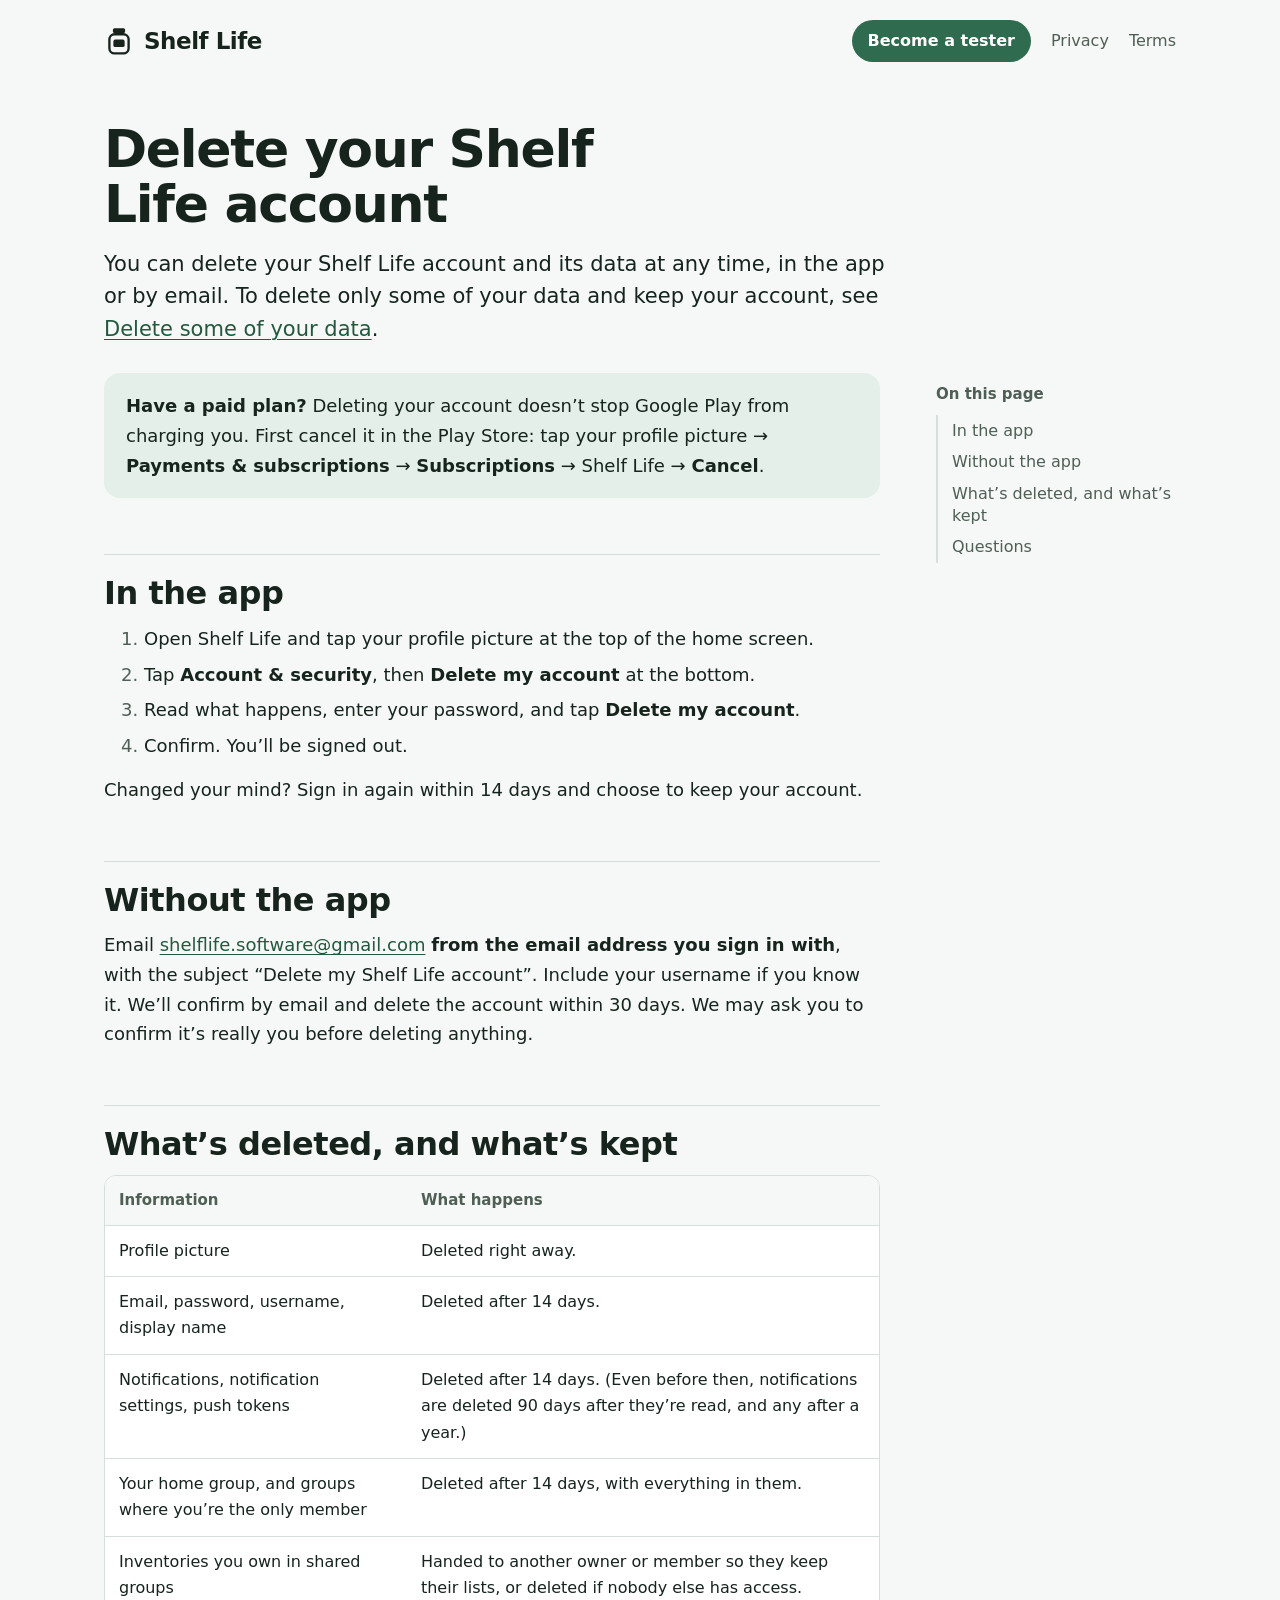
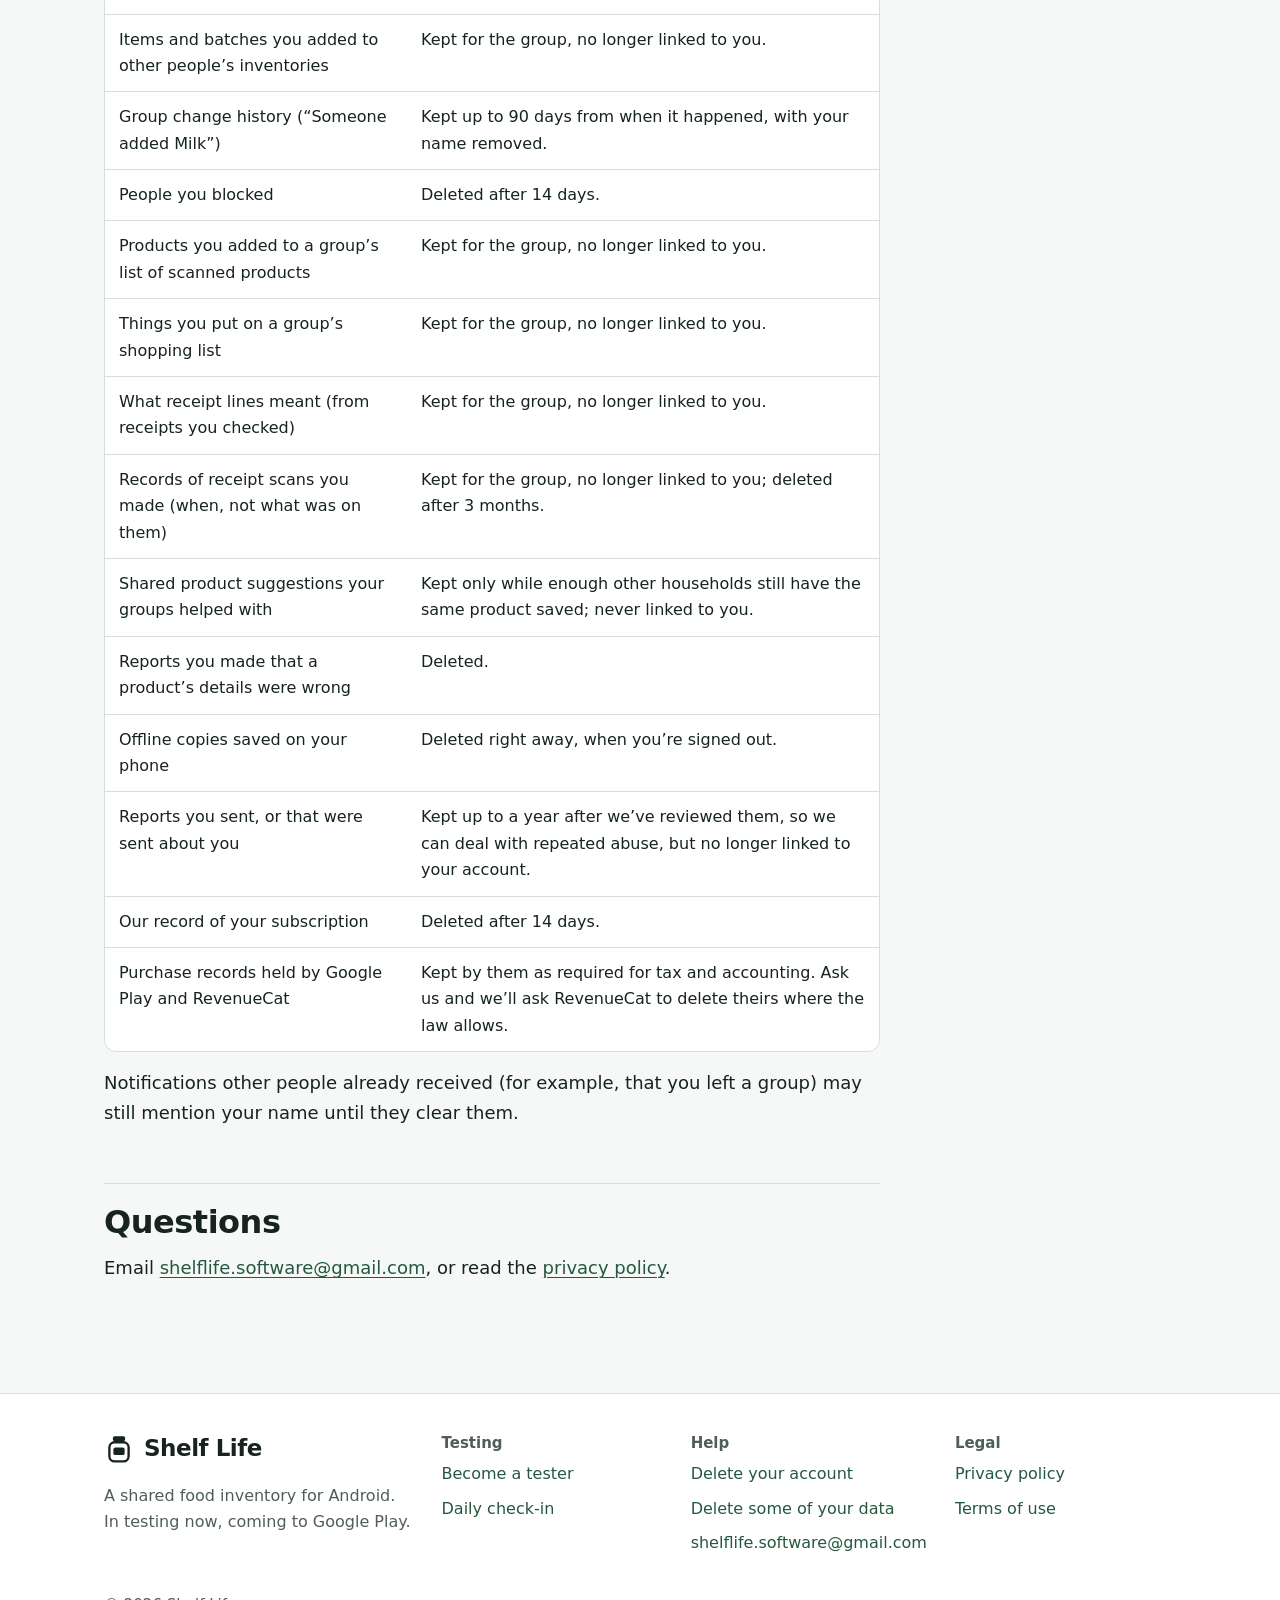
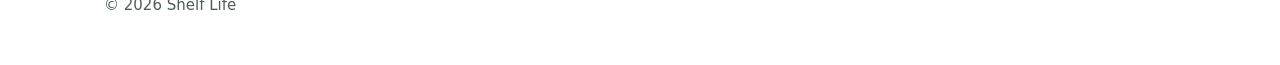
==== commit d103678c: "Word filters mostly." ====
--- a/delete-account.html
+++ b/delete-account.html
@@ -5,6 +5,8 @@
   <meta name="viewport" content="width=device-width, initial-scale=1">
   <title>Delete Your Account · Shelf Life</title>
   <meta name="description" content="How to delete your Shelf Life account and data, and what is deleted or kept.">
+  <meta http-equiv="Content-Security-Policy" content="default-src 'self'; script-src 'self' 'unsafe-inline' https://challenges.cloudflare.com; style-src 'self' 'unsafe-inline' https://fonts.googleapis.com; font-src https://fonts.gstatic.com; img-src 'self' data:; connect-src https://ebxvcxdxijuygfoatgzl.supabase.co; frame-src https://challenges.cloudflare.com; object-src 'none'; base-uri 'none'; form-action 'self'">
+  <meta name="referrer" content="strict-origin-when-cross-origin">
   <meta name="theme-color" content="#2f6b4f">
   <link rel="icon" href="data:image/svg+xml,%3Csvg xmlns='http://www.w3.org/2000/svg' viewBox='0 0 32 32'%3E%3Crect x='9.5' y='2.5' width='13' height='5' rx='1.6' fill='%232f6b4f'/%3E%3Crect x='5.75' y='8.75' width='20.5' height='20.5' rx='5.5' fill='white' stroke='%232f6b4f' stroke-width='2.5'/%3E%3Crect x='10' y='14.5' width='12' height='8' rx='2' fill='%232f6b4f'/%3E%3C/svg%3E">
   <link rel="preconnect" href="https://fonts.googleapis.com">
